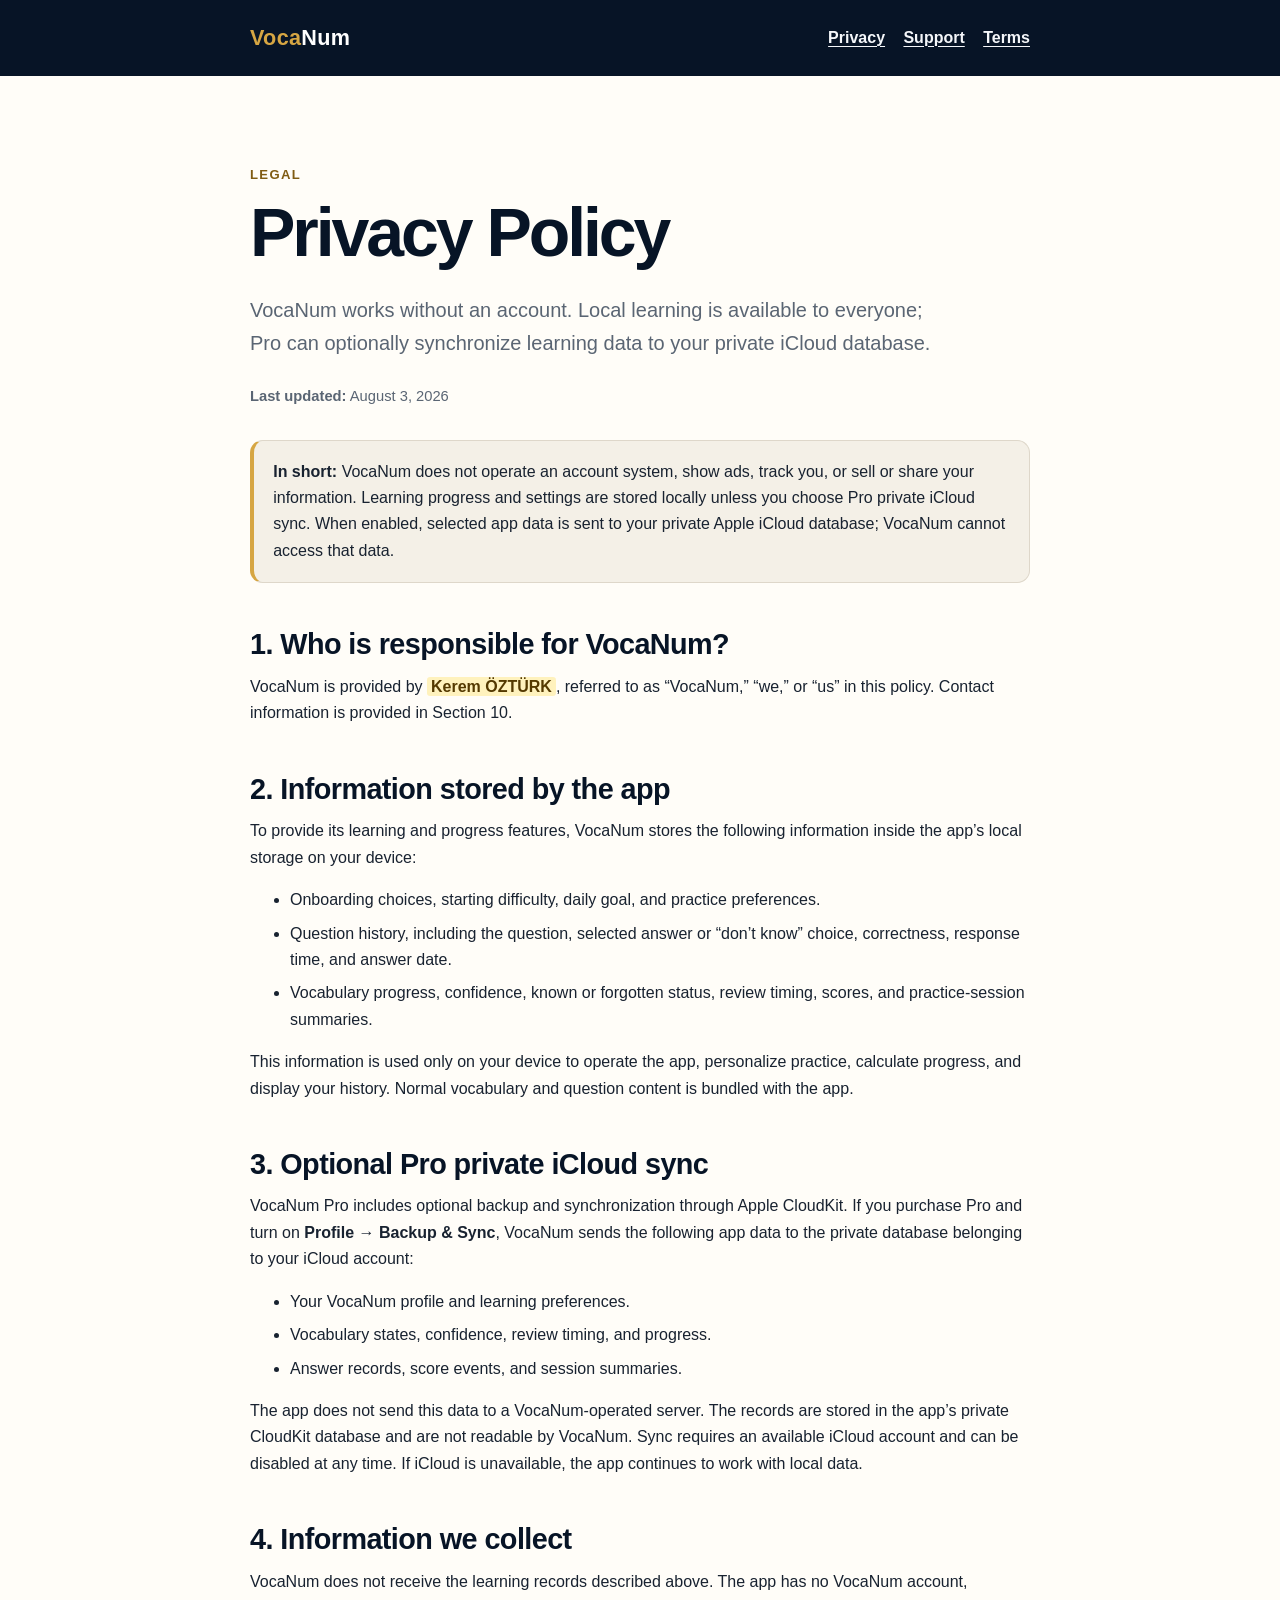
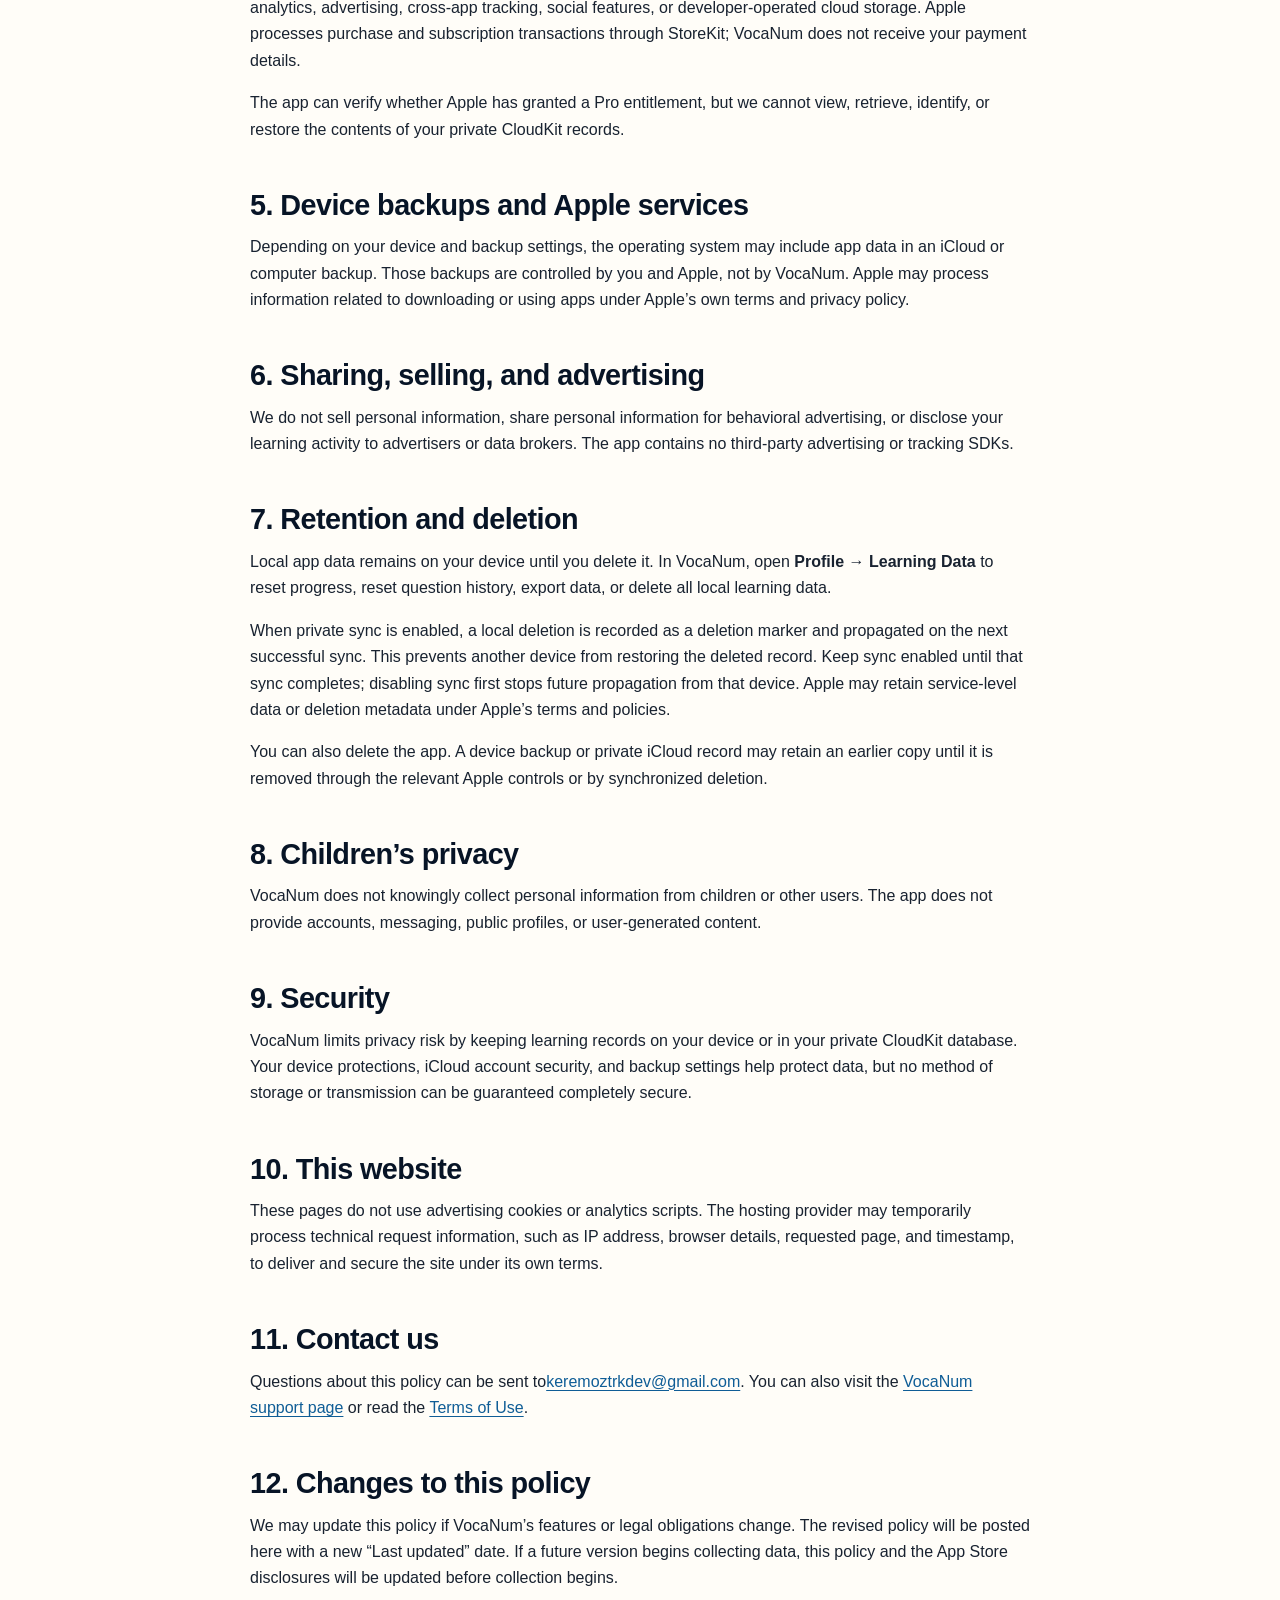
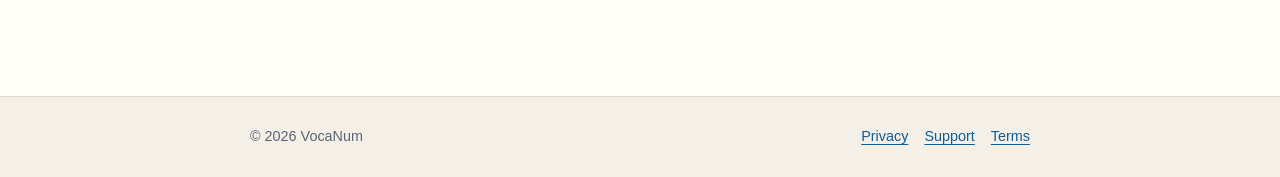
==== site/privacy/index.html @ 5cf67003 "Create minimal GitHub Pages site for App Store links" ====
<!DOCTYPE html><html lang="en"><head><meta charset="utf-8"/><meta name="viewport" content="width=device-width, initial-scale=1"/><link rel="stylesheet" href="../styles.css"/><title>Privacy Policy — VocaNum</title><meta name="description" content="Privacy Policy for the VocaNum iOS app and optional private iCloud sync."/><meta property="og:title" content="VocaNum"/><meta property="og:description" content="Learn privately. Get help quickly."/><meta property="og:type" content="website"/><meta property="og:image" content="../og.png"/><meta property="og:image:width" content="1731"/><meta property="og:image:height" content="909"/><meta property="og:image:alt" content="VocaNum — Learn privately. Get help quickly."/><meta name="twitter:card" content="summary_large_image"/><meta name="twitter:title" content="VocaNum"/><meta name="twitter:description" content="Learn privately. Get help quickly."/><meta name="twitter:image" content="../og.png"/><link rel="icon" href="../favicon.png"/><link rel="apple-touch-icon" href="../favicon.png"/>
</head><body><a class="skip-link" href="#main">Skip to content</a><header class="site-header"><div class="header-inner"><a class="brand" href="../"><span>Voca</span>Num</a><nav class="site-nav" aria-label="Main navigation"><a href="../privacy/">Privacy</a><a href="../support/">Support</a><a href="../terms/">Terms</a></nav></div></header><main class="content legal-content" id="main"><p class="eyebrow">Legal</p><h1>Privacy Policy</h1><p class="lede">VocaNum works without an account. Local learning is available to everyone; Pro can optionally synchronize learning data to your private iCloud database.</p><p class="updated"><strong>Last updated:</strong> August 3, 2026</p><aside class="notice" aria-label="Privacy summary"><p><strong>In short:</strong> VocaNum does not operate an account system, show ads, track you, or sell or share your information. Learning progress and settings are stored locally unless you choose Pro private iCloud sync. When enabled, selected app data is sent to your private Apple iCloud database; VocaNum cannot access that data.</p></aside><section><h2>1. Who is responsible for VocaNum?</h2><p>VocaNum is provided by <span class="placeholder">Kerem ÖZTÜRK</span>, referred to as “VocaNum,” “we,” or “us” in this policy. Contact information is provided in Section 10.</p></section><section><h2>2. Information stored by the app</h2><p>To provide its learning and progress features, VocaNum stores the following information inside the app’s local storage on your device:</p><ul><li>Onboarding choices, starting difficulty, daily goal, and practice preferences.</li><li>Question history, including the question, selected answer or “don’t know” choice, correctness, response time, and answer date.</li><li>Vocabulary progress, confidence, known or forgotten status, review timing, scores, and practice-session summaries.</li></ul><p>This information is used only on your device to operate the app, personalize practice, calculate progress, and display your history. Normal vocabulary and question content is bundled with the app.</p></section><section><h2>3. Optional Pro private iCloud sync</h2><p>VocaNum Pro includes optional backup and synchronization through Apple CloudKit. If you purchase Pro and turn on <strong>Profile → Backup &amp; Sync</strong>, VocaNum sends the following app data to the private database belonging to your iCloud account:</p><ul><li>Your VocaNum profile and learning preferences.</li><li>Vocabulary states, confidence, review timing, and progress.</li><li>Answer records, score events, and session summaries.</li></ul><p>The app does not send this data to a VocaNum-operated server. The records are stored in the app’s private CloudKit database and are not readable by VocaNum. Sync requires an available iCloud account and can be disabled at any time. If iCloud is unavailable, the app continues to work with local data.</p></section><section><h2>4. Information we collect</h2><p>VocaNum does not receive the learning records described above. The app has no VocaNum account, analytics, advertising, cross-app tracking, social features, or developer-operated cloud storage. Apple processes purchase and subscription transactions through StoreKit; VocaNum does not receive your payment details.</p><p>The app can verify whether Apple has granted a Pro entitlement, but we cannot view, retrieve, identify, or restore the contents of your private CloudKit records.</p></section><section><h2>5. Device backups and Apple services</h2><p>Depending on your device and backup settings, the operating system may include app data in an iCloud or computer backup. Those backups are controlled by you and Apple, not by VocaNum. Apple may process information related to downloading or using apps under Apple’s own terms and privacy policy.</p></section><section><h2>6. Sharing, selling, and advertising</h2><p>We do not sell personal information, share personal information for behavioral advertising, or disclose your learning activity to advertisers or data brokers. The app contains no third-party advertising or tracking SDKs.</p></section><section><h2>7. Retention and deletion</h2><p>Local app data remains on your device until you delete it. In VocaNum, open <strong>Profile → Learning Data</strong> to reset progress, reset question history, export data, or delete all local learning data.</p><p>When private sync is enabled, a local deletion is recorded as a deletion marker and propagated on the next successful sync. This prevents another device from restoring the deleted record. Keep sync enabled until that sync completes; disabling sync first stops future propagation from that device. Apple may retain service-level data or deletion metadata under Apple’s terms and policies.</p><p>You can also delete the app. A device backup or private iCloud record may retain an earlier copy until it is removed through the relevant Apple controls or by synchronized deletion.</p></section><section><h2>8. Children’s privacy</h2><p>VocaNum does not knowingly collect personal information from children or other users. The app does not provide accounts, messaging, public profiles, or user-generated content.</p></section><section><h2>9. Security</h2><p>VocaNum limits privacy risk by keeping learning records on your device or in your private CloudKit database. Your device protections, iCloud account security, and backup settings help protect data, but no method of storage or transmission can be guaranteed completely secure.</p></section><section><h2>10. This website</h2><p>These pages do not use advertising cookies or analytics scripts. The hosting provider may temporarily process technical request information, such as IP address, browser details, requested page, and timestamp, to deliver and secure the site under its own terms.</p></section><section><h2>11. Contact us</h2><p>Questions about this policy can be sent to<a href="mailto:keremoztrkdev@gmail.com">keremoztrkdev@gmail.com</a>. You can also visit the <a href="../support/">VocaNum support page</a> or read the <a href="../terms/">Terms of Use</a>.</p></section><section><h2>12. Changes to this policy</h2><p>We may update this policy if VocaNum’s features or legal obligations change. The revised policy will be posted here with a new “Last updated” date. If a future version begins collecting data, this policy and the App Store disclosures will be updated before collection begins.</p></section></main><footer class="site-footer"><div class="footer-inner"><p>© 2026 VocaNum</p><nav aria-label="Footer navigation"><a href="../privacy/">Privacy</a><a href="../support/">Support</a><a href="../terms/">Terms</a></nav></div></footer></body></html>
---- site/styles.css ----
:root{--lightningcss-light:initial;--lightningcss-dark: ;color-scheme:light;--navy-950:#071426;--navy-900:#0b1e36;--navy-800:#123052;--gold-500:#d6a643;--gold-200:#f0d89f;--paper:#fffdf8;--surface:#f4f0e7;--ink:#182230;--muted:#5a6573;--border:#ded7ca;--focus:#1769aa;--max-width:780px}*{box-sizing:border-box}html{background:var(--paper);color:var(--ink);scroll-behavior:smooth;-webkit-text-size-adjust:100%;-moz-text-size-adjust:100%;text-size-adjust:100%;font-family:-apple-system,BlinkMacSystemFont,Segoe UI,Helvetica,Arial,sans-serif;line-height:1.65}body{min-height:100vh;margin:0}a{color:#0f5d96;text-underline-offset:.2em;text-decoration-thickness:.08em}a:hover{color:var(--navy-900)}a:focus-visible{outline:3px solid var(--focus);outline-offset:3px;border-radius:.2rem}.skip-link{z-index:10;color:var(--navy-950);background:#fff;border-radius:.4rem;padding:.7rem 1rem;font-weight:750;position:absolute;top:.75rem;left:-9999px}.skip-link:focus{left:.75rem}.site-header{background:var(--navy-950);color:#fff}.header-inner,.content,.footer-inner{width:min(calc(100% - 2rem), var(--max-width));margin-inline:auto}.header-inner{justify-content:space-between;align-items:center;gap:1.5rem;min-height:4.75rem;display:flex}.brand{color:#fff;letter-spacing:.015em;font-size:1.35rem;font-weight:800;text-decoration:none}.brand span{color:var(--gold-500)}.site-nav{gap:1.15rem;display:flex}.site-nav a{color:#f5f7fa;font-weight:650}.content{min-height:calc(100vh - 9.75rem);padding-block:clamp(3rem,7vw,5.5rem)}.eyebrow{color:#805c13;letter-spacing:.1em;text-transform:uppercase;margin:0 0 .4rem;font-size:.82rem;font-weight:800}h1,h2,h3{color:var(--navy-950);line-height:1.2}h1{letter-spacing:-.045em;max-width:16ch;margin:0;font-size:clamp(2.25rem,8vw,4.25rem)}h2{letter-spacing:-.02em;margin:2.8rem 0 .75rem;font-size:clamp(1.4rem,4vw,1.8rem)}h3{margin:1.6rem 0 .5rem;font-size:1.1rem}p,ul,ol{margin-block:.65rem 1rem}li+li{margin-top:.45rem}.lede{max-width:62ch;color:var(--muted);margin-top:1.25rem;font-size:clamp(1.08rem,2.5vw,1.25rem)}.updated{color:var(--muted);margin-top:1.5rem;font-size:.92rem}.notice,.card,.trust-strip{border:1px solid var(--border);background:var(--surface);border-radius:.8rem}.notice{border-left:.3rem solid var(--gold-500);margin:2rem 0;padding:1.1rem 1.2rem}.notice p{margin:0}.card-grid{grid-template-columns:repeat(2,minmax(0,1fr));gap:1rem;margin-top:2rem;display:grid}.card{padding:1.35rem}.card h2{margin-top:0}.card-icon{background:var(--navy-900);width:2.5rem;height:2.5rem;color:var(--gold-200);border-radius:50%;place-items:center;margin:0 0 1rem;font-size:.78rem;font-weight:800;display:grid}.button-link{background:var(--navy-900);color:#fff;border-radius:.45rem;margin-top:.5rem;padding:.65rem .9rem;font-weight:750;text-decoration:none;display:inline-block}.button-link:hover{background:var(--navy-800);color:#fff}.trust-strip{color:var(--muted);flex-wrap:wrap;gap:.5rem 1.5rem;margin-top:1rem;padding:.9rem 1.1rem;font-size:.9rem;font-weight:650;display:flex}.trust-strip span:before{content:"✓";color:#2d6c4f;margin-right:.4rem}.legal-content{max-width:var(--max-width)}.placeholder{color:#543900;background:#fff2bd;border-radius:.2rem;padding:.08rem .25rem;font-weight:700}.site-footer{border-top:1px solid var(--border);background:var(--surface)}.footer-inner{min-height:5rem;color:var(--muted);justify-content:space-between;align-items:center;gap:1rem;font-size:.9rem;display:flex}.footer-inner p{margin:0}.footer-inner nav{gap:1rem;display:flex}@media (width<=600px){.header-inner,.footer-inner{flex-direction:column;justify-content:center;align-items:flex-start;padding-block:1rem}.card-grid{grid-template-columns:1fr}}@media (prefers-reduced-motion:reduce){html{scroll-behavior:auto}}
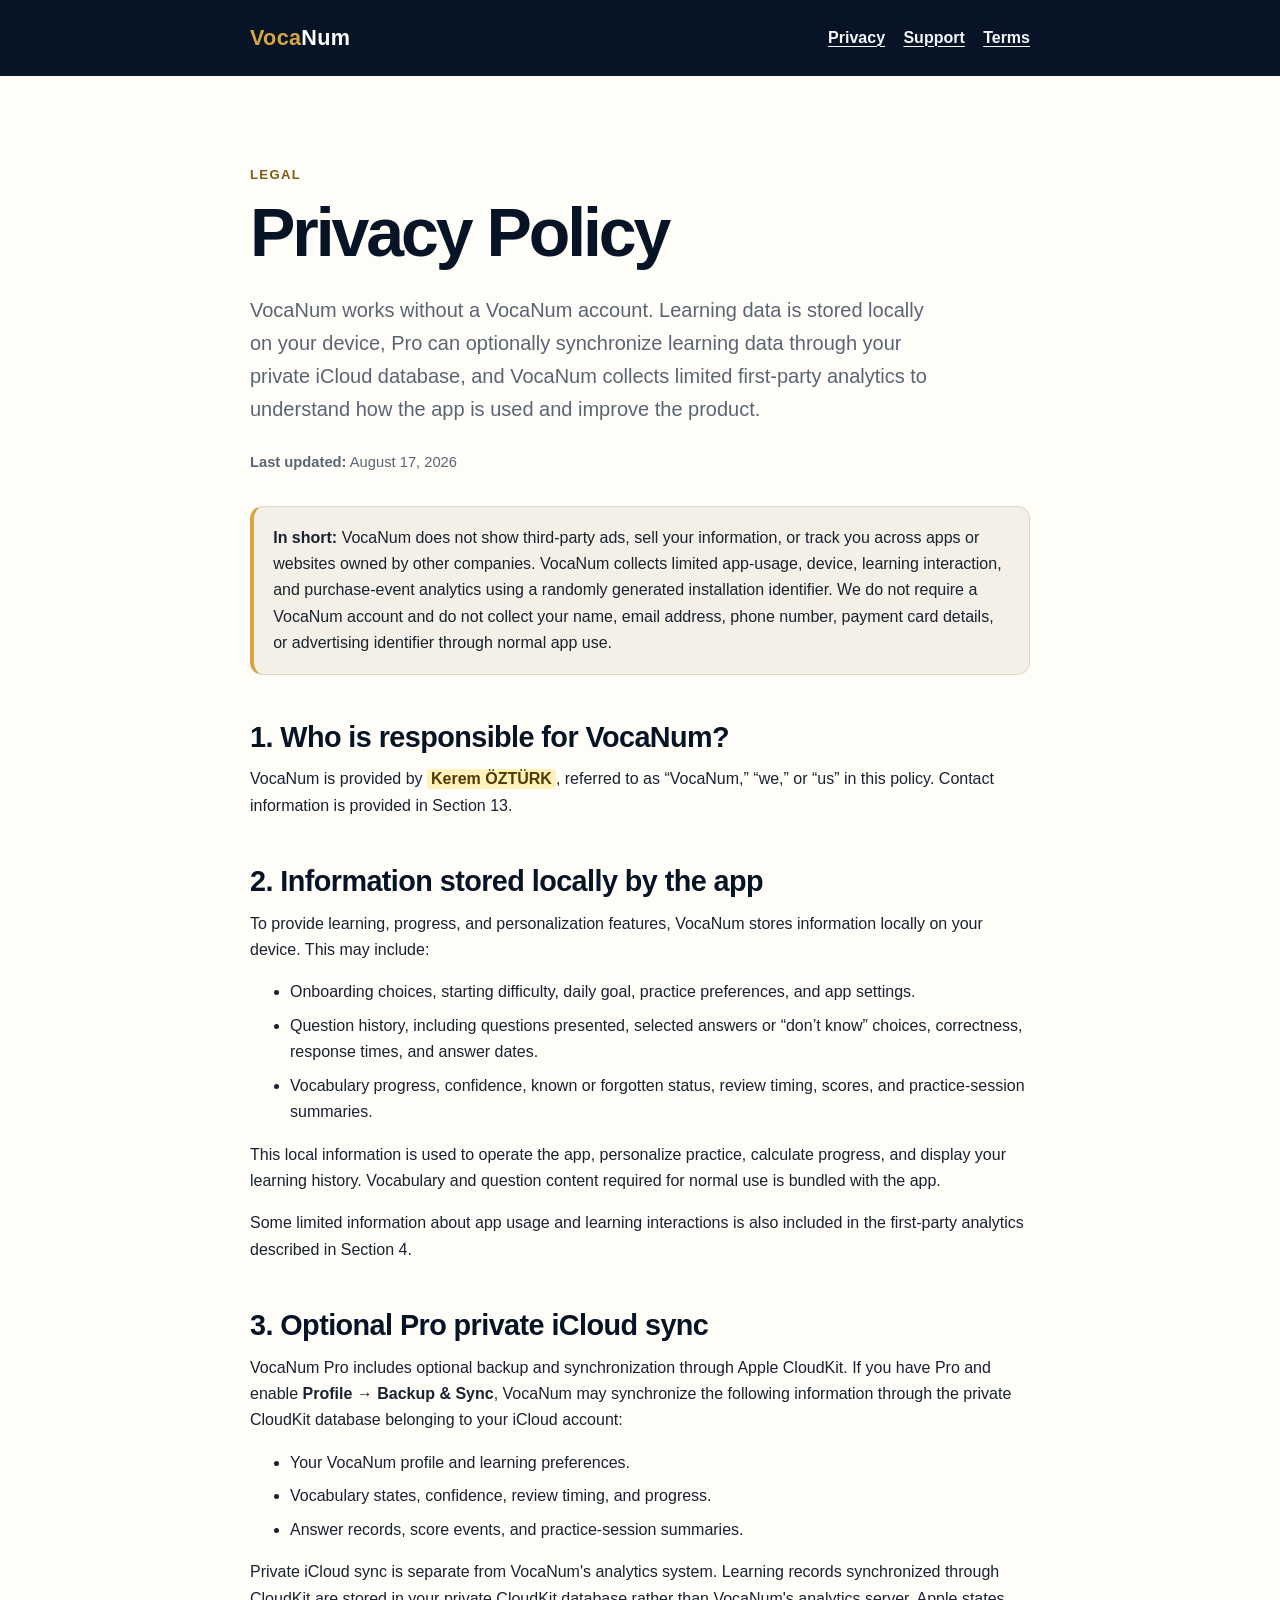
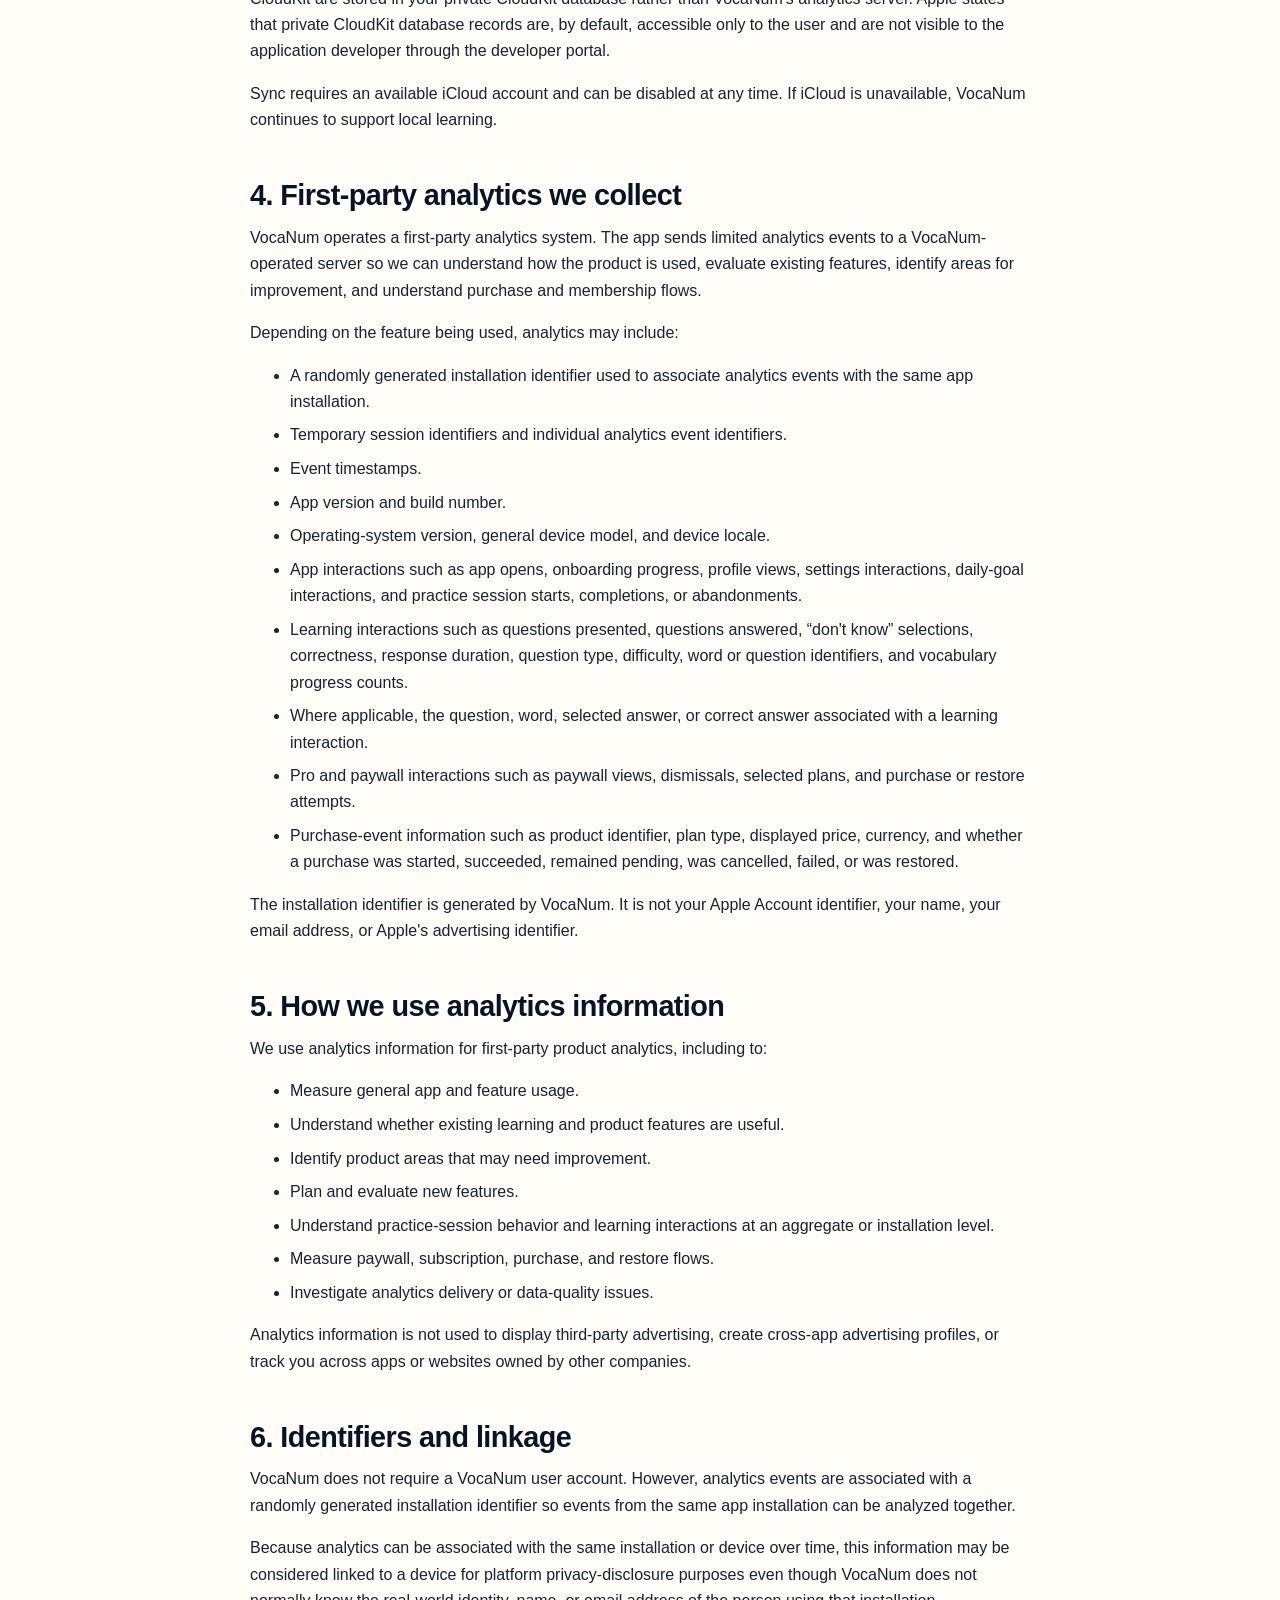
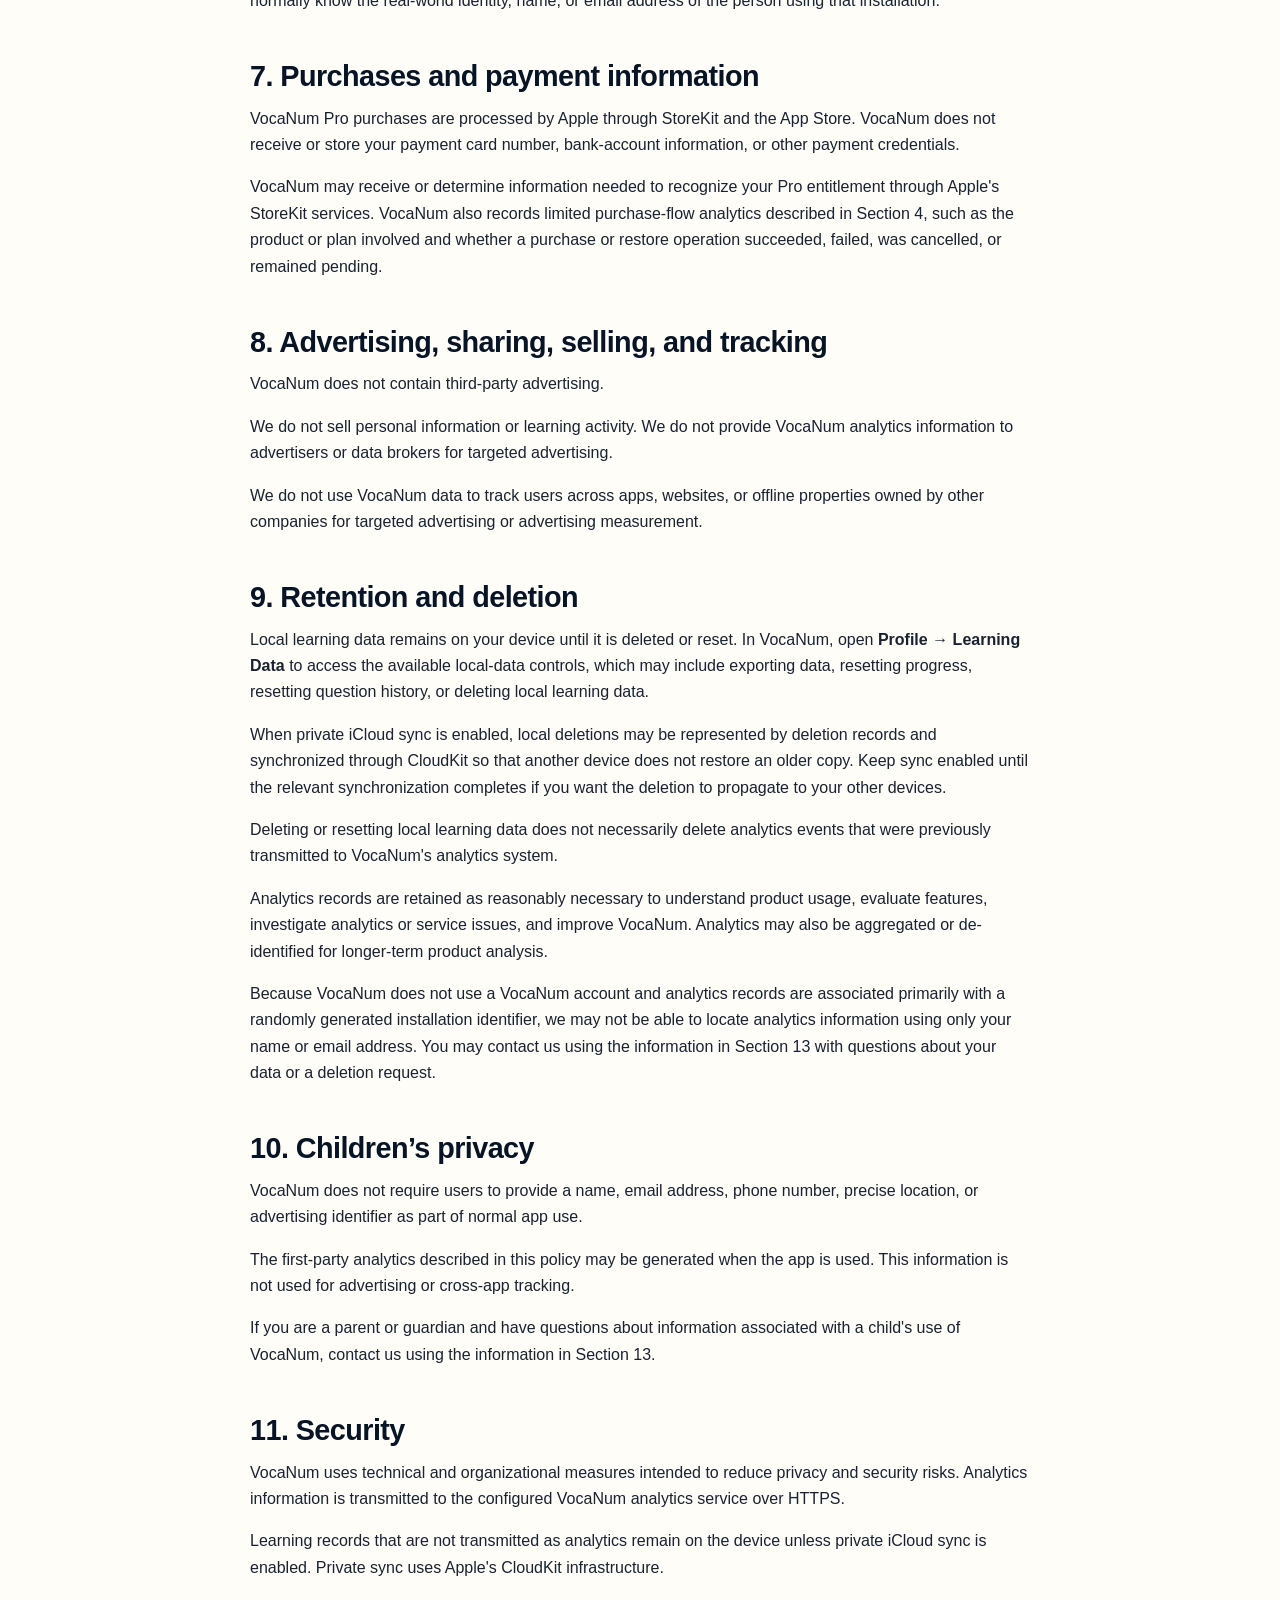
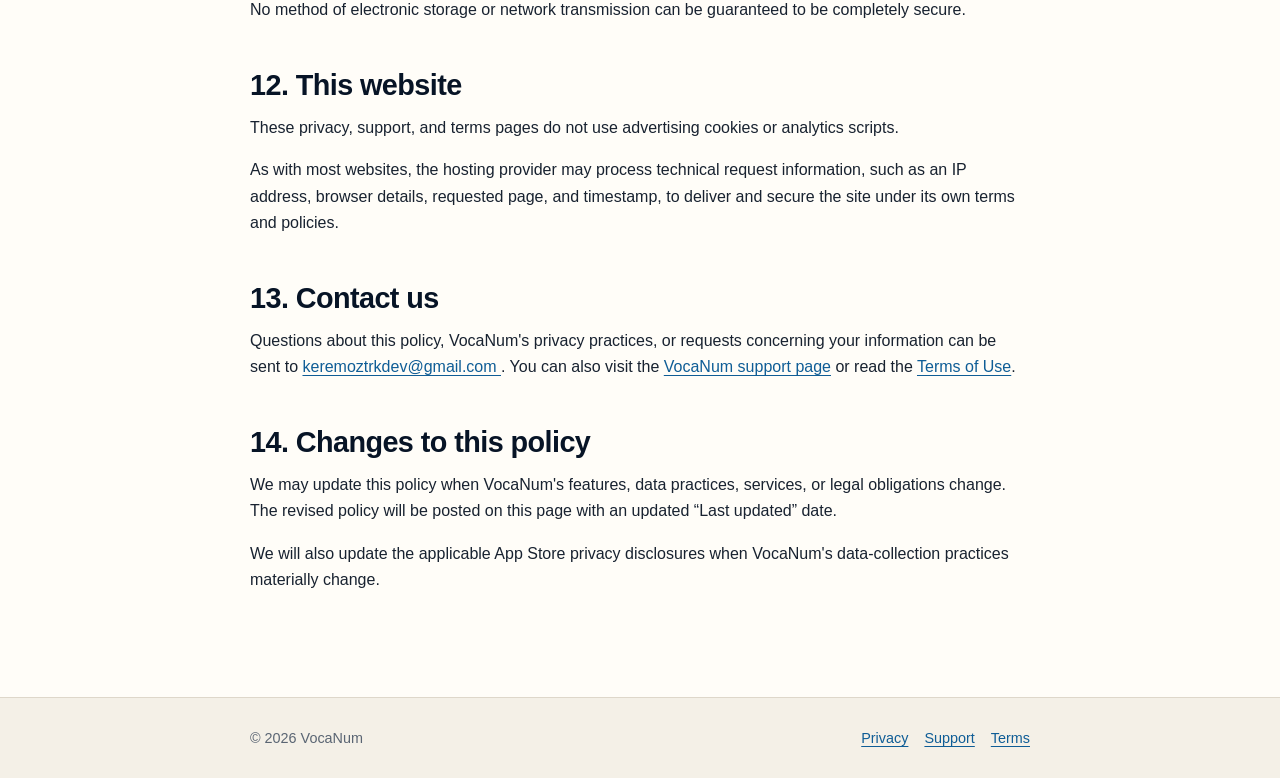
==== commit fd262e68: "Update index.html" ====
--- a/site/privacy/index.html
+++ b/site/privacy/index.html
@@ -1,2 +1,490 @@
-<!DOCTYPE html><html lang="en"><head><meta charset="utf-8"/><meta name="viewport" content="width=device-width, initial-scale=1"/><link rel="stylesheet" href="../styles.css"/><title>Privacy Policy — VocaNum</title><meta name="description" content="Privacy Policy for the VocaNum iOS app and optional private iCloud sync."/><meta property="og:title" content="VocaNum"/><meta property="og:description" content="Learn privately. Get help quickly."/><meta property="og:type" content="website"/><meta property="og:image" content="../og.png"/><meta property="og:image:width" content="1731"/><meta property="og:image:height" content="909"/><meta property="og:image:alt" content="VocaNum — Learn privately. Get help quickly."/><meta name="twitter:card" content="summary_large_image"/><meta name="twitter:title" content="VocaNum"/><meta name="twitter:description" content="Learn privately. Get help quickly."/><meta name="twitter:image" content="../og.png"/><link rel="icon" href="../favicon.png"/><link rel="apple-touch-icon" href="../favicon.png"/>
-</head><body><a class="skip-link" href="#main">Skip to content</a><header class="site-header"><div class="header-inner"><a class="brand" href="../"><span>Voca</span>Num</a><nav class="site-nav" aria-label="Main navigation"><a href="../privacy/">Privacy</a><a href="../support/">Support</a><a href="../terms/">Terms</a></nav></div></header><main class="content legal-content" id="main"><p class="eyebrow">Legal</p><h1>Privacy Policy</h1><p class="lede">VocaNum works without an account. Local learning is available to everyone; Pro can optionally synchronize learning data to your private iCloud database.</p><p class="updated"><strong>Last updated:</strong> August 3, 2026</p><aside class="notice" aria-label="Privacy summary"><p><strong>In short:</strong> VocaNum does not operate an account system, show ads, track you, or sell or share your information. Learning progress and settings are stored locally unless you choose Pro private iCloud sync. When enabled, selected app data is sent to your private Apple iCloud database; VocaNum cannot access that data.</p></aside><section><h2>1. Who is responsible for VocaNum?</h2><p>VocaNum is provided by <span class="placeholder">Kerem ÖZTÜRK</span>, referred to as “VocaNum,” “we,” or “us” in this policy. Contact information is provided in Section 10.</p></section><section><h2>2. Information stored by the app</h2><p>To provide its learning and progress features, VocaNum stores the following information inside the app’s local storage on your device:</p><ul><li>Onboarding choices, starting difficulty, daily goal, and practice preferences.</li><li>Question history, including the question, selected answer or “don’t know” choice, correctness, response time, and answer date.</li><li>Vocabulary progress, confidence, known or forgotten status, review timing, scores, and practice-session summaries.</li></ul><p>This information is used only on your device to operate the app, personalize practice, calculate progress, and display your history. Normal vocabulary and question content is bundled with the app.</p></section><section><h2>3. Optional Pro private iCloud sync</h2><p>VocaNum Pro includes optional backup and synchronization through Apple CloudKit. If you purchase Pro and turn on <strong>Profile → Backup &amp; Sync</strong>, VocaNum sends the following app data to the private database belonging to your iCloud account:</p><ul><li>Your VocaNum profile and learning preferences.</li><li>Vocabulary states, confidence, review timing, and progress.</li><li>Answer records, score events, and session summaries.</li></ul><p>The app does not send this data to a VocaNum-operated server. The records are stored in the app’s private CloudKit database and are not readable by VocaNum. Sync requires an available iCloud account and can be disabled at any time. If iCloud is unavailable, the app continues to work with local data.</p></section><section><h2>4. Information we collect</h2><p>VocaNum does not receive the learning records described above. The app has no VocaNum account, analytics, advertising, cross-app tracking, social features, or developer-operated cloud storage. Apple processes purchase and subscription transactions through StoreKit; VocaNum does not receive your payment details.</p><p>The app can verify whether Apple has granted a Pro entitlement, but we cannot view, retrieve, identify, or restore the contents of your private CloudKit records.</p></section><section><h2>5. Device backups and Apple services</h2><p>Depending on your device and backup settings, the operating system may include app data in an iCloud or computer backup. Those backups are controlled by you and Apple, not by VocaNum. Apple may process information related to downloading or using apps under Apple’s own terms and privacy policy.</p></section><section><h2>6. Sharing, selling, and advertising</h2><p>We do not sell personal information, share personal information for behavioral advertising, or disclose your learning activity to advertisers or data brokers. The app contains no third-party advertising or tracking SDKs.</p></section><section><h2>7. Retention and deletion</h2><p>Local app data remains on your device until you delete it. In VocaNum, open <strong>Profile → Learning Data</strong> to reset progress, reset question history, export data, or delete all local learning data.</p><p>When private sync is enabled, a local deletion is recorded as a deletion marker and propagated on the next successful sync. This prevents another device from restoring the deleted record. Keep sync enabled until that sync completes; disabling sync first stops future propagation from that device. Apple may retain service-level data or deletion metadata under Apple’s terms and policies.</p><p>You can also delete the app. A device backup or private iCloud record may retain an earlier copy until it is removed through the relevant Apple controls or by synchronized deletion.</p></section><section><h2>8. Children’s privacy</h2><p>VocaNum does not knowingly collect personal information from children or other users. The app does not provide accounts, messaging, public profiles, or user-generated content.</p></section><section><h2>9. Security</h2><p>VocaNum limits privacy risk by keeping learning records on your device or in your private CloudKit database. Your device protections, iCloud account security, and backup settings help protect data, but no method of storage or transmission can be guaranteed completely secure.</p></section><section><h2>10. This website</h2><p>These pages do not use advertising cookies or analytics scripts. The hosting provider may temporarily process technical request information, such as IP address, browser details, requested page, and timestamp, to deliver and secure the site under its own terms.</p></section><section><h2>11. Contact us</h2><p>Questions about this policy can be sent to<a href="mailto:keremoztrkdev@gmail.com">keremoztrkdev@gmail.com</a>. You can also visit the <a href="../support/">VocaNum support page</a> or read the <a href="../terms/">Terms of Use</a>.</p></section><section><h2>12. Changes to this policy</h2><p>We may update this policy if VocaNum’s features or legal obligations change. The revised policy will be posted here with a new “Last updated” date. If a future version begins collecting data, this policy and the App Store disclosures will be updated before collection begins.</p></section></main><footer class="site-footer"><div class="footer-inner"><p>© 2026 VocaNum</p><nav aria-label="Footer navigation"><a href="../privacy/">Privacy</a><a href="../support/">Support</a><a href="../terms/">Terms</a></nav></div></footer></body></html>+<!DOCTYPE html>
+<html lang="en">
+<head>
+  <meta charset="utf-8"/>
+  <meta name="viewport" content="width=device-width, initial-scale=1"/>
+  <link rel="stylesheet" href="../styles.css"/>
+
+  <title>Privacy Policy — VocaNum</title>
+
+  <meta
+    name="description"
+    content="Privacy Policy for the VocaNum iOS app, first-party analytics, purchases, and optional private iCloud sync."
+  />
+
+  <meta property="og:title" content="VocaNum"/>
+  <meta
+    property="og:description"
+    content="Privacy-first vocabulary learning with transparent first-party analytics."
+  />
+  <meta property="og:type" content="website"/>
+  <meta property="og:image" content="../og.png"/>
+  <meta property="og:image:width" content="1731"/>
+  <meta property="og:image:height" content="909"/>
+  <meta
+    property="og:image:alt"
+    content="VocaNum — vocabulary learning for iPhone."
+  />
+
+  <meta name="twitter:card" content="summary_large_image"/>
+  <meta name="twitter:title" content="VocaNum"/>
+  <meta
+    name="twitter:description"
+    content="Privacy-first vocabulary learning with transparent first-party analytics."
+  />
+  <meta name="twitter:image" content="../og.png"/>
+
+  <link rel="icon" href="../favicon.png"/>
+  <link rel="apple-touch-icon" href="../favicon.png"/>
+</head>
+
+<body>
+  <a class="skip-link" href="#main">Skip to content</a>
+
+  <header class="site-header">
+    <div class="header-inner">
+      <a class="brand" href="../"><span>Voca</span>Num</a>
+
+      <nav class="site-nav" aria-label="Main navigation">
+        <a href="../privacy/">Privacy</a>
+        <a href="../support/">Support</a>
+        <a href="../terms/">Terms</a>
+      </nav>
+    </div>
+  </header>
+
+  <main class="content legal-content" id="main">
+    <p class="eyebrow">Legal</p>
+
+    <h1>Privacy Policy</h1>
+
+    <p class="lede">
+      VocaNum works without a VocaNum account. Learning data is stored locally
+      on your device, Pro can optionally synchronize learning data through your
+      private iCloud database, and VocaNum collects limited first-party
+      analytics to understand how the app is used and improve the product.
+    </p>
+
+    <p class="updated">
+      <strong>Last updated:</strong> August 17, 2026
+    </p>
+
+    <aside class="notice" aria-label="Privacy summary">
+      <p>
+        <strong>In short:</strong> VocaNum does not show third-party ads, sell
+        your information, or track you across apps or websites owned by other
+        companies. VocaNum collects limited app-usage, device, learning
+        interaction, and purchase-event analytics using a randomly generated
+        installation identifier. We do not require a VocaNum account and do not
+        collect your name, email address, phone number, payment card details, or
+        advertising identifier through normal app use.
+      </p>
+    </aside>
+
+    <section>
+      <h2>1. Who is responsible for VocaNum?</h2>
+
+      <p>
+        VocaNum is provided by
+        <span class="placeholder">Kerem ÖZTÜRK</span>, referred to as
+        “VocaNum,” “we,” or “us” in this policy. Contact information is
+        provided in Section 13.
+      </p>
+    </section>
+
+    <section>
+      <h2>2. Information stored locally by the app</h2>
+
+      <p>
+        To provide learning, progress, and personalization features, VocaNum
+        stores information locally on your device. This may include:
+      </p>
+
+      <ul>
+        <li>
+          Onboarding choices, starting difficulty, daily goal, practice
+          preferences, and app settings.
+        </li>
+
+        <li>
+          Question history, including questions presented, selected answers or
+          “don’t know” choices, correctness, response times, and answer dates.
+        </li>
+
+        <li>
+          Vocabulary progress, confidence, known or forgotten status, review
+          timing, scores, and practice-session summaries.
+        </li>
+      </ul>
+
+      <p>
+        This local information is used to operate the app, personalize
+        practice, calculate progress, and display your learning history.
+        Vocabulary and question content required for normal use is bundled with
+        the app.
+      </p>
+
+      <p>
+        Some limited information about app usage and learning interactions is
+        also included in the first-party analytics described in Section 4.
+      </p>
+    </section>
+
+    <section>
+      <h2>3. Optional Pro private iCloud sync</h2>
+
+      <p>
+        VocaNum Pro includes optional backup and synchronization through Apple
+        CloudKit. If you have Pro and enable
+        <strong>Profile → Backup &amp; Sync</strong>, VocaNum may synchronize
+        the following information through the private CloudKit database
+        belonging to your iCloud account:
+      </p>
+
+      <ul>
+        <li>Your VocaNum profile and learning preferences.</li>
+
+        <li>
+          Vocabulary states, confidence, review timing, and progress.
+        </li>
+
+        <li>
+          Answer records, score events, and practice-session summaries.
+        </li>
+      </ul>
+
+      <p>
+        Private iCloud sync is separate from VocaNum's analytics system.
+        Learning records synchronized through CloudKit are stored in your
+        private CloudKit database rather than VocaNum's analytics server.
+        Apple states that private CloudKit database records are, by default,
+        accessible only to the user and are not visible to the application
+        developer through the developer portal.
+      </p>
+
+      <p>
+        Sync requires an available iCloud account and can be disabled at any
+        time. If iCloud is unavailable, VocaNum continues to support local
+        learning.
+      </p>
+    </section>
+
+    <section>
+      <h2>4. First-party analytics we collect</h2>
+
+      <p>
+        VocaNum operates a first-party analytics system. The app sends limited
+        analytics events to a VocaNum-operated server so we can understand how
+        the product is used, evaluate existing features, identify areas for
+        improvement, and understand purchase and membership flows.
+      </p>
+
+      <p>
+        Depending on the feature being used, analytics may include:
+      </p>
+
+      <ul>
+        <li>
+          A randomly generated installation identifier used to associate
+          analytics events with the same app installation.
+        </li>
+
+        <li>
+          Temporary session identifiers and individual analytics event
+          identifiers.
+        </li>
+
+        <li>
+          Event timestamps.
+        </li>
+
+        <li>
+          App version and build number.
+        </li>
+
+        <li>
+          Operating-system version, general device model, and device locale.
+        </li>
+
+        <li>
+          App interactions such as app opens, onboarding progress, profile
+          views, settings interactions, daily-goal interactions, and practice
+          session starts, completions, or abandonments.
+        </li>
+
+        <li>
+          Learning interactions such as questions presented, questions
+          answered, “don't know” selections, correctness, response duration,
+          question type, difficulty, word or question identifiers, and
+          vocabulary progress counts.
+        </li>
+
+        <li>
+          Where applicable, the question, word, selected answer, or correct
+          answer associated with a learning interaction.
+        </li>
+
+        <li>
+          Pro and paywall interactions such as paywall views, dismissals,
+          selected plans, and purchase or restore attempts.
+        </li>
+
+        <li>
+          Purchase-event information such as product identifier, plan type,
+          displayed price, currency, and whether a purchase was started,
+          succeeded, remained pending, was cancelled, failed, or was restored.
+        </li>
+      </ul>
+
+      <p>
+        The installation identifier is generated by VocaNum. It is not your
+        Apple Account identifier, your name, your email address, or Apple's
+        advertising identifier.
+      </p>
+    </section>
+
+    <section>
+      <h2>5. How we use analytics information</h2>
+
+      <p>
+        We use analytics information for first-party product analytics,
+        including to:
+      </p>
+
+      <ul>
+        <li>Measure general app and feature usage.</li>
+
+        <li>
+          Understand whether existing learning and product features are useful.
+        </li>
+
+        <li>
+          Identify product areas that may need improvement.
+        </li>
+
+        <li>
+          Plan and evaluate new features.
+        </li>
+
+        <li>
+          Understand practice-session behavior and learning interactions at an
+          aggregate or installation level.
+        </li>
+
+        <li>
+          Measure paywall, subscription, purchase, and restore flows.
+        </li>
+
+        <li>
+          Investigate analytics delivery or data-quality issues.
+        </li>
+      </ul>
+
+      <p>
+        Analytics information is not used to display third-party advertising,
+        create cross-app advertising profiles, or track you across apps or
+        websites owned by other companies.
+      </p>
+    </section>
+
+    <section>
+      <h2>6. Identifiers and linkage</h2>
+
+      <p>
+        VocaNum does not require a VocaNum user account. However, analytics
+        events are associated with a randomly generated installation identifier
+        so events from the same app installation can be analyzed together.
+      </p>
+
+      <p>
+        Because analytics can be associated with the same installation or
+        device over time, this information may be considered linked to a device
+        for platform privacy-disclosure purposes even though VocaNum does not
+        normally know the real-world identity, name, or email address of the
+        person using that installation.
+      </p>
+    </section>
+
+    <section>
+      <h2>7. Purchases and payment information</h2>
+
+      <p>
+        VocaNum Pro purchases are processed by Apple through StoreKit and the
+        App Store. VocaNum does not receive or store your payment card number,
+        bank-account information, or other payment credentials.
+      </p>
+
+      <p>
+        VocaNum may receive or determine information needed to recognize your
+        Pro entitlement through Apple's StoreKit services. VocaNum also records
+        limited purchase-flow analytics described in Section 4, such as the
+        product or plan involved and whether a purchase or restore operation
+        succeeded, failed, was cancelled, or remained pending.
+      </p>
+    </section>
+
+    <section>
+      <h2>8. Advertising, sharing, selling, and tracking</h2>
+
+      <p>
+        VocaNum does not contain third-party advertising.
+      </p>
+
+      <p>
+        We do not sell personal information or learning activity. We do not
+        provide VocaNum analytics information to advertisers or data brokers for
+        targeted advertising.
+      </p>
+
+      <p>
+        We do not use VocaNum data to track users across apps, websites, or
+        offline properties owned by other companies for targeted advertising or
+        advertising measurement.
+      </p>
+    </section>
+
+    <section>
+      <h2>9. Retention and deletion</h2>
+
+      <p>
+        Local learning data remains on your device until it is deleted or reset.
+        In VocaNum, open <strong>Profile → Learning Data</strong> to access the
+        available local-data controls, which may include exporting data,
+        resetting progress, resetting question history, or deleting local
+        learning data.
+      </p>
+
+      <p>
+        When private iCloud sync is enabled, local deletions may be represented
+        by deletion records and synchronized through CloudKit so that another
+        device does not restore an older copy. Keep sync enabled until the
+        relevant synchronization completes if you want the deletion to
+        propagate to your other devices.
+      </p>
+
+      <p>
+        Deleting or resetting local learning data does not necessarily delete
+        analytics events that were previously transmitted to VocaNum's
+        analytics system.
+      </p>
+
+      <p>
+        Analytics records are retained as reasonably necessary to understand
+        product usage, evaluate features, investigate analytics or service
+        issues, and improve VocaNum. Analytics may also be aggregated or
+        de-identified for longer-term product analysis.
+      </p>
+
+      <p>
+        Because VocaNum does not use a VocaNum account and analytics records are
+        associated primarily with a randomly generated installation identifier,
+        we may not be able to locate analytics information using only your name
+        or email address. You may contact us using the information in Section 13
+        with questions about your data or a deletion request.
+      </p>
+    </section>
+
+    <section>
+      <h2>10. Children’s privacy</h2>
+
+      <p>
+        VocaNum does not require users to provide a name, email address, phone
+        number, precise location, or advertising identifier as part of normal
+        app use.
+      </p>
+
+      <p>
+        The first-party analytics described in this policy may be generated
+        when the app is used. This information is not used for advertising or
+        cross-app tracking.
+      </p>
+
+      <p>
+        If you are a parent or guardian and have questions about information
+        associated with a child's use of VocaNum, contact us using the
+        information in Section 13.
+      </p>
+    </section>
+
+    <section>
+      <h2>11. Security</h2>
+
+      <p>
+        VocaNum uses technical and organizational measures intended to reduce
+        privacy and security risks. Analytics information is transmitted to the
+        configured VocaNum analytics service over HTTPS.
+      </p>
+
+      <p>
+        Learning records that are not transmitted as analytics remain on the
+        device unless private iCloud sync is enabled. Private sync uses Apple's
+        CloudKit infrastructure.
+      </p>
+
+      <p>
+        No method of electronic storage or network transmission can be
+        guaranteed to be completely secure.
+      </p>
+    </section>
+
+    <section>
+      <h2>12. This website</h2>
+
+      <p>
+        These privacy, support, and terms pages do not use advertising cookies
+        or analytics scripts.
+      </p>
+
+      <p>
+        As with most websites, the hosting provider may process technical
+        request information, such as an IP address, browser details, requested
+        page, and timestamp, to deliver and secure the site under its own terms
+        and policies.
+      </p>
+    </section>
+
+    <section>
+      <h2>13. Contact us</h2>
+
+      <p>
+        Questions about this policy, VocaNum's privacy practices, or requests
+        concerning your information can be sent to
+        <a href="mailto:keremoztrkdev@gmail.com">
+          keremoztrkdev@gmail.com
+        </a>.
+        You can also visit the
+        <a href="../support/">VocaNum support page</a>
+        or read the
+        <a href="../terms/">Terms of Use</a>.
+      </p>
+    </section>
+
+    <section>
+      <h2>14. Changes to this policy</h2>
+
+      <p>
+        We may update this policy when VocaNum's features, data practices,
+        services, or legal obligations change. The revised policy will be
+        posted on this page with an updated “Last updated” date.
+      </p>
+
+      <p>
+        We will also update the applicable App Store privacy disclosures when
+        VocaNum's data-collection practices materially change.
+      </p>
+    </section>
+  </main>
+
+  <footer class="site-footer">
+    <div class="footer-inner">
+      <p>© 2026 VocaNum</p>
+
+      <nav aria-label="Footer navigation">
+        <a href="../privacy/">Privacy</a>
+        <a href="../support/">Support</a>
+        <a href="../terms/">Terms</a>
+      </nav>
+    </div>
+  </footer>
+</body>
+</html>
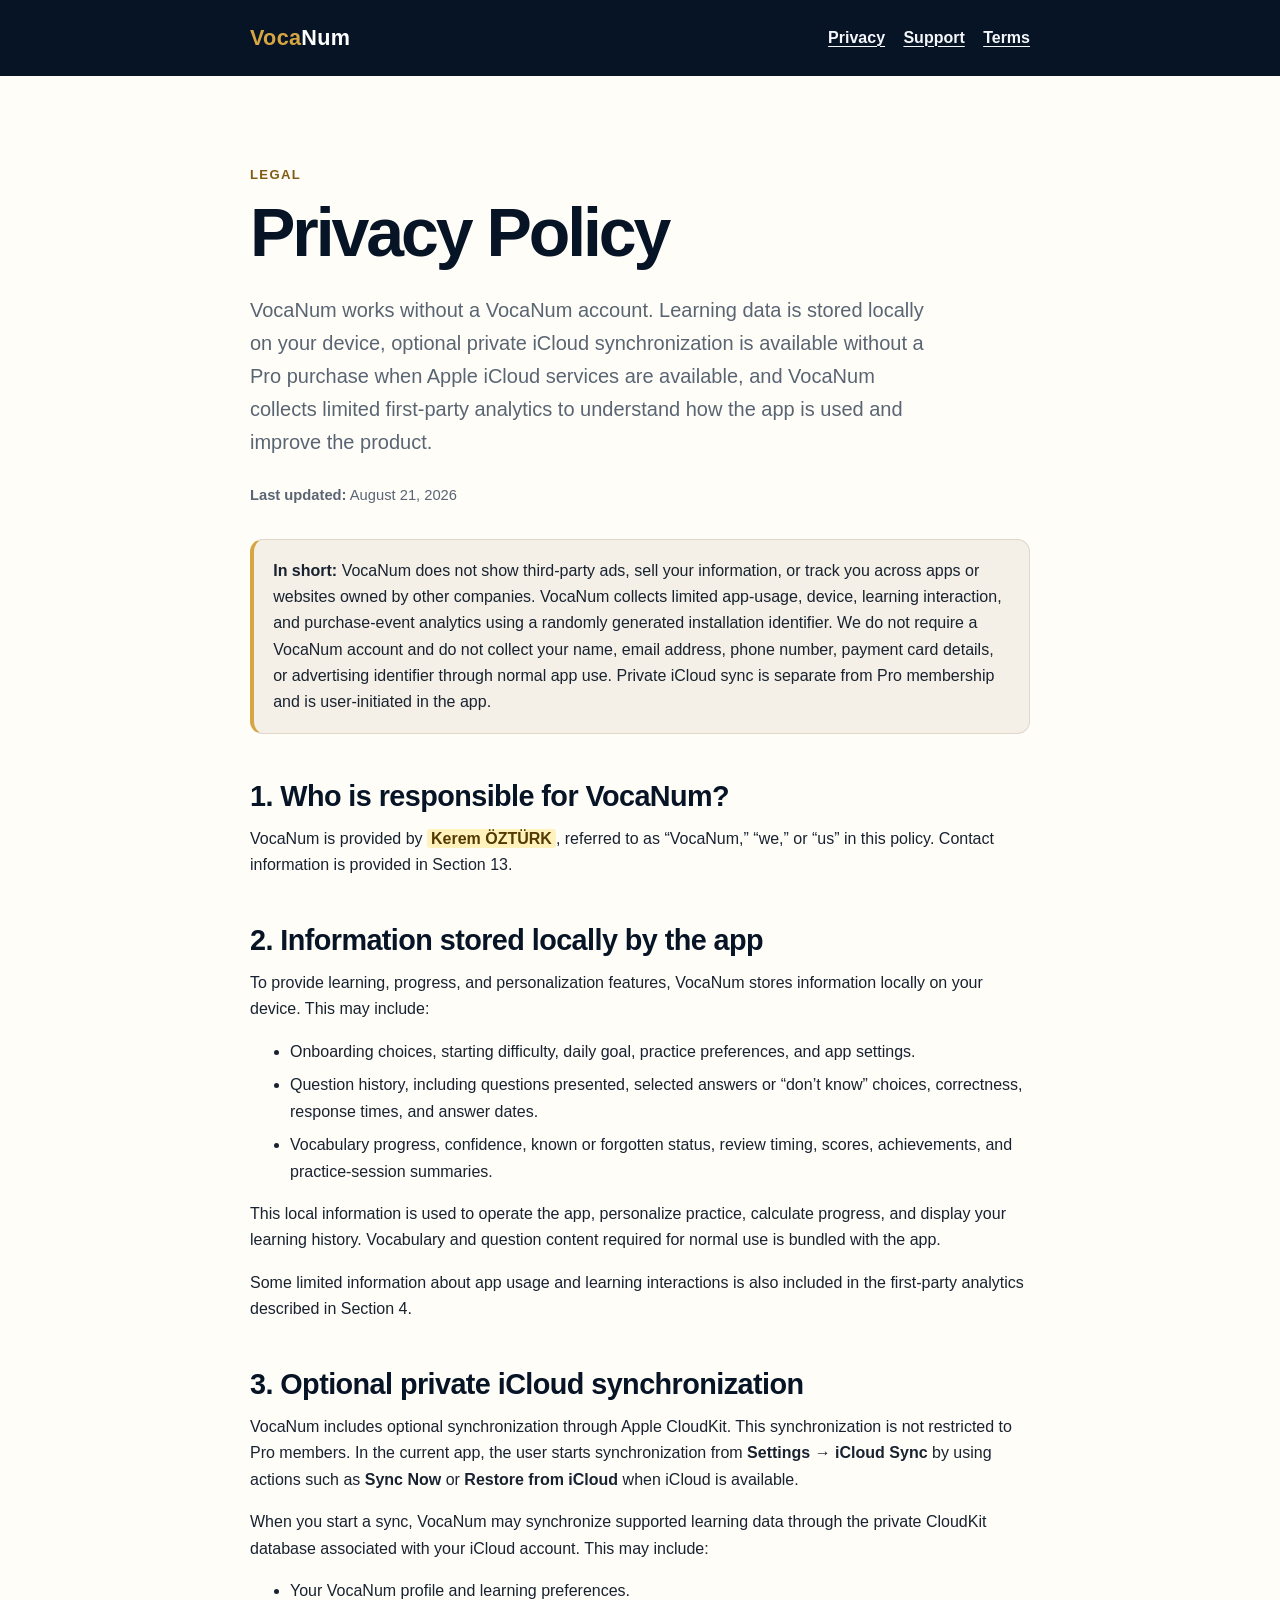
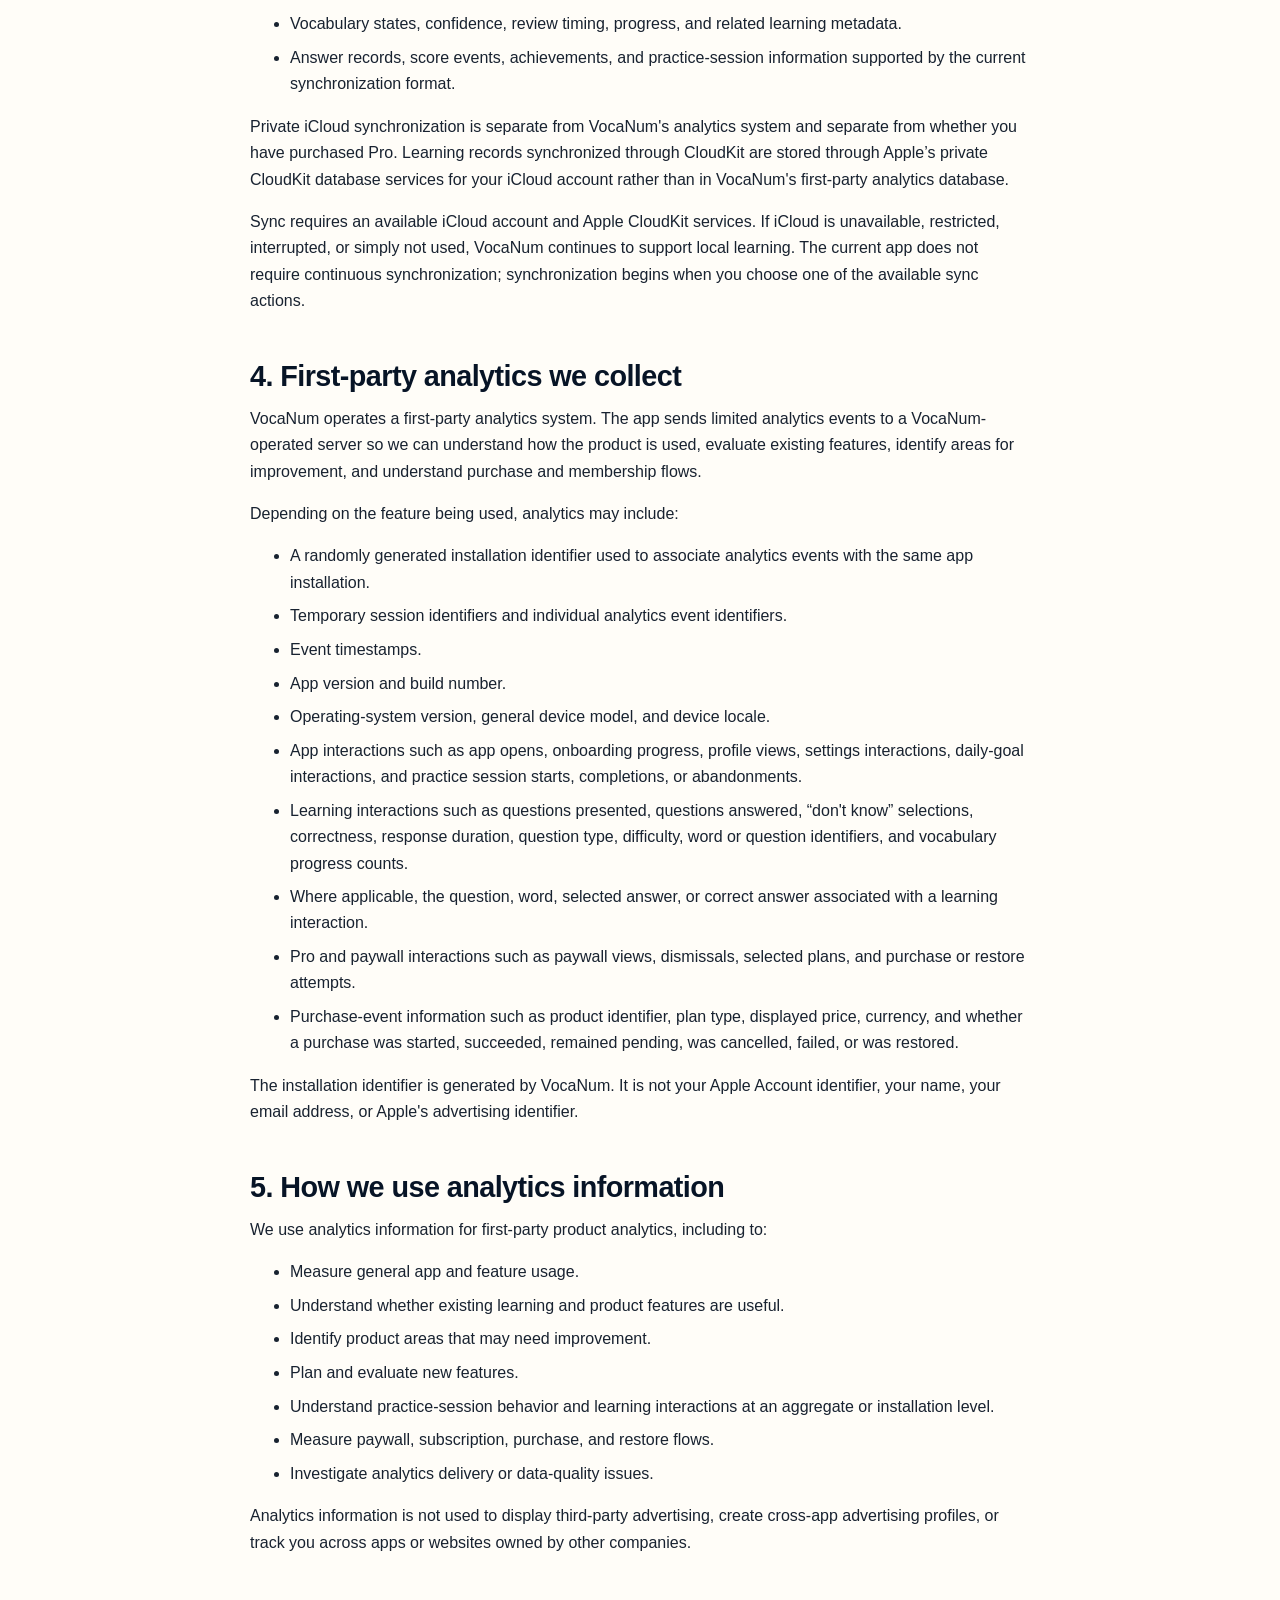
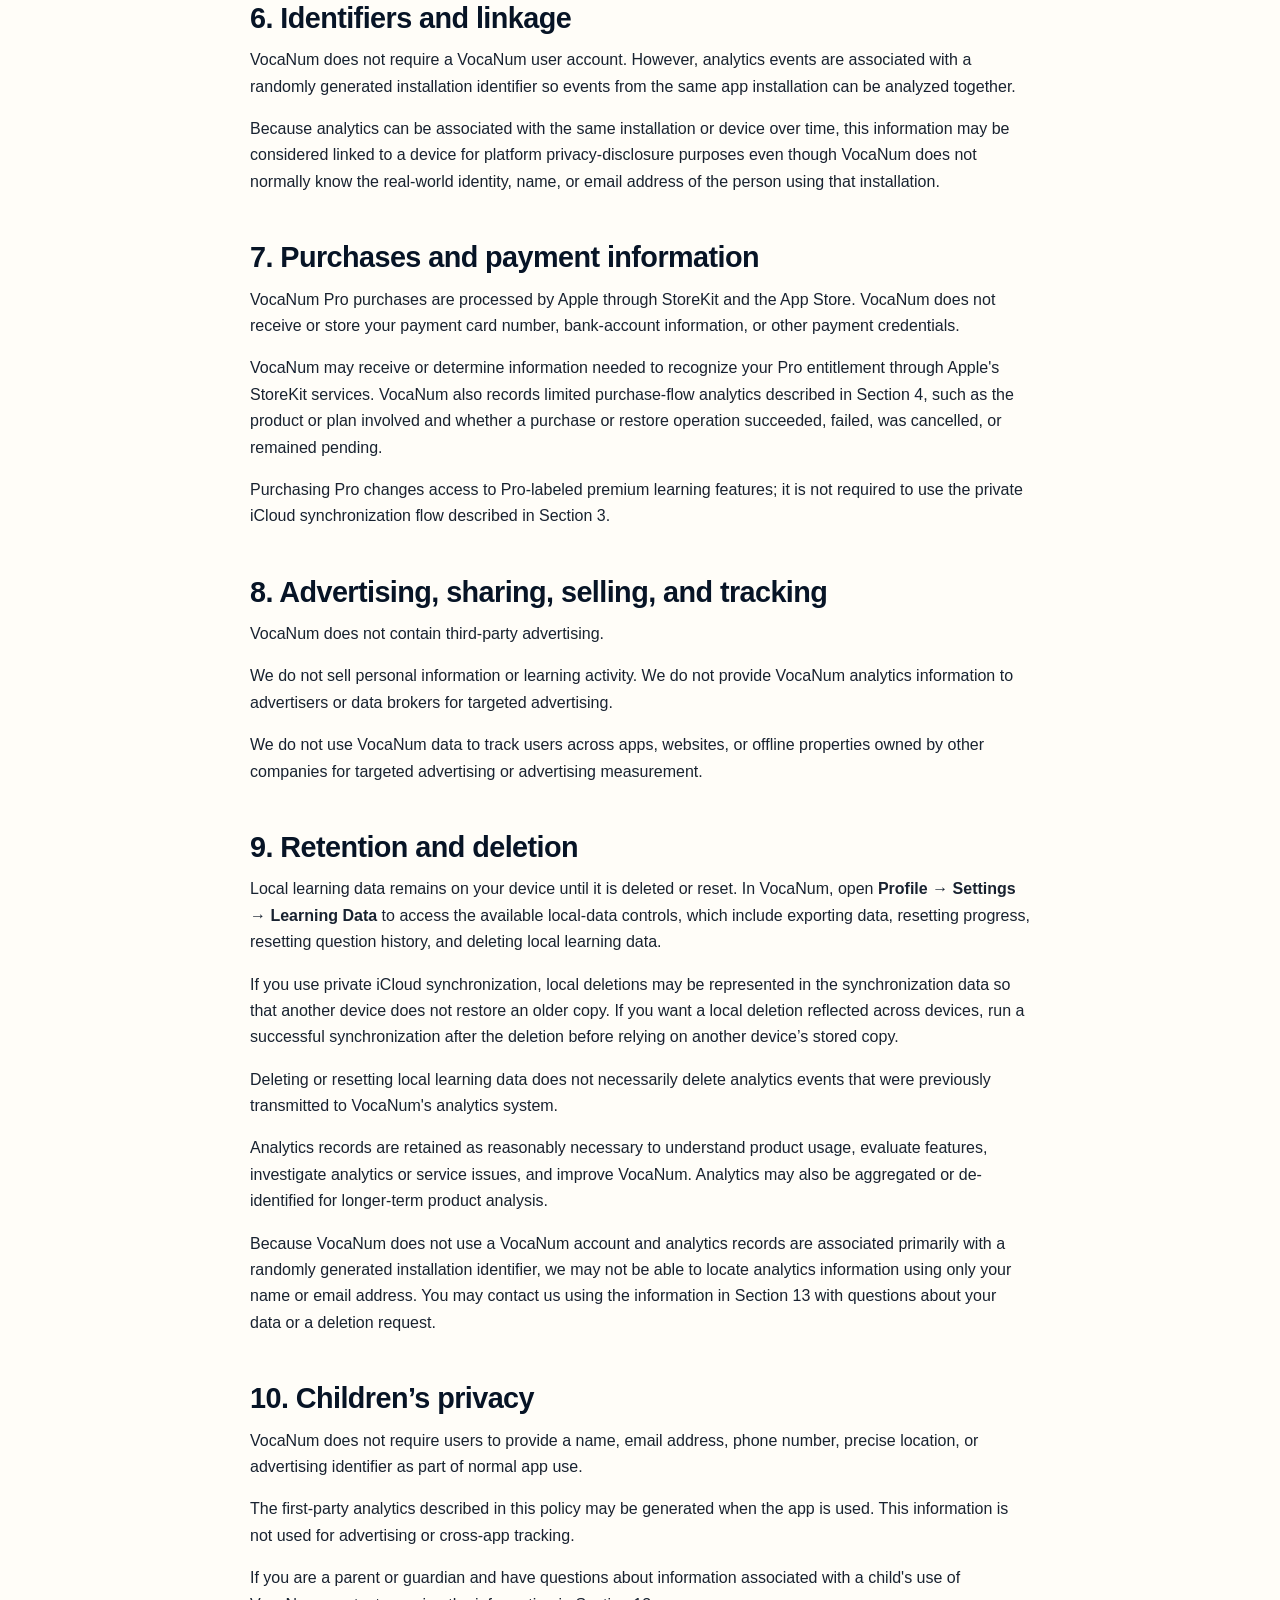
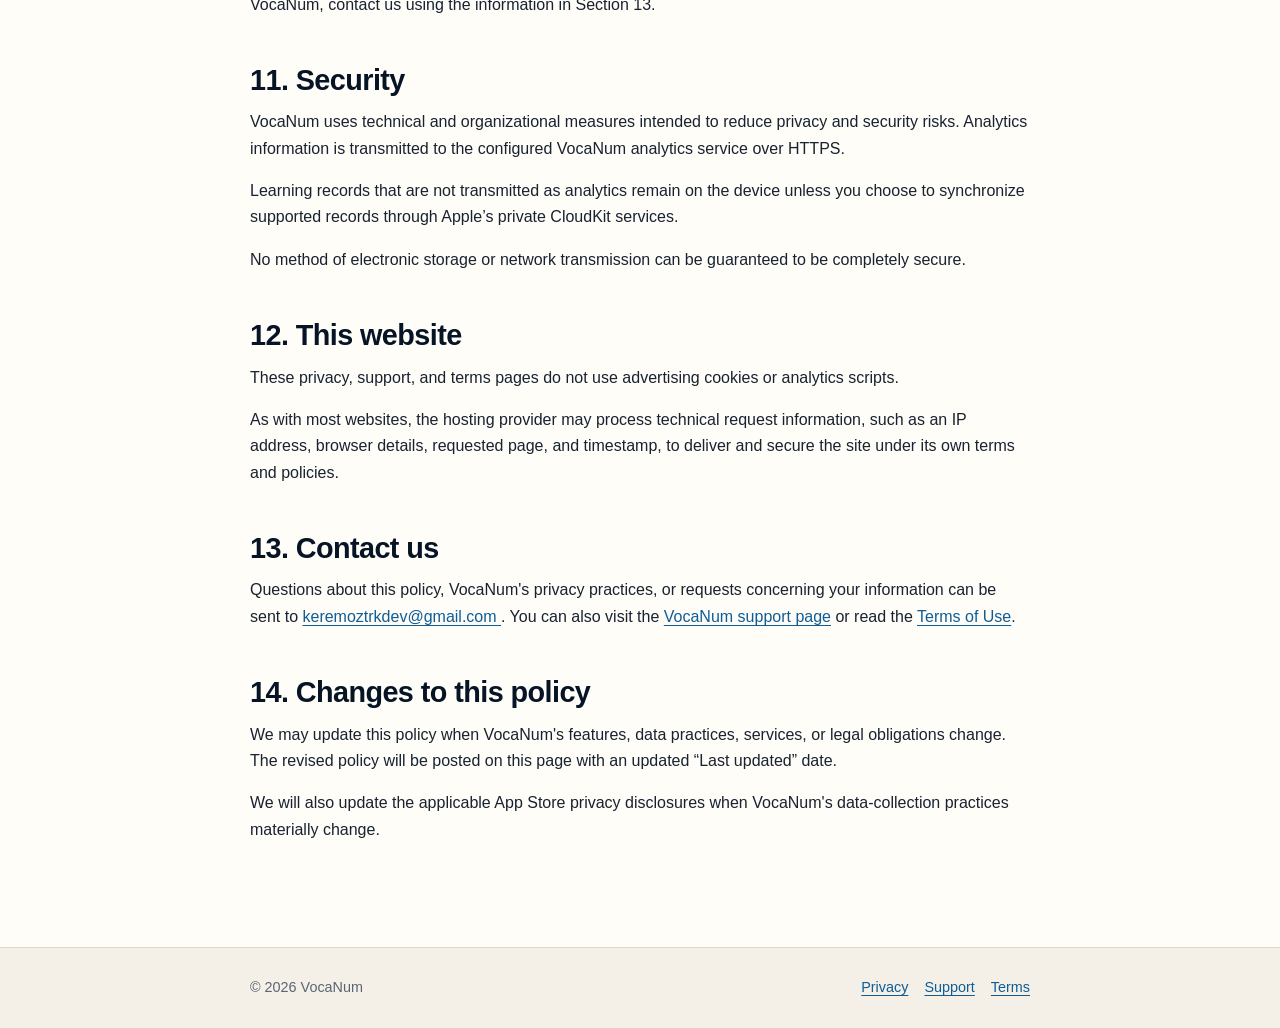
==== commit 20e95614: "Correct privacy policy for current iCloud and Pro behavior" ====
--- a/site/privacy/index.html
+++ b/site/privacy/index.html
@@ -60,13 +60,14 @@
 
     <p class="lede">
       VocaNum works without a VocaNum account. Learning data is stored locally
-      on your device, Pro can optionally synchronize learning data through your
-      private iCloud database, and VocaNum collects limited first-party
-      analytics to understand how the app is used and improve the product.
+      on your device, optional private iCloud synchronization is available
+      without a Pro purchase when Apple iCloud services are available, and
+      VocaNum collects limited first-party analytics to understand how the app
+      is used and improve the product.
     </p>
 
     <p class="updated">
-      <strong>Last updated:</strong> August 17, 2026
+      <strong>Last updated:</strong> August 21, 2026
     </p>
 
     <aside class="notice" aria-label="Privacy summary">
@@ -77,7 +78,8 @@
         interaction, and purchase-event analytics using a randomly generated
         installation identifier. We do not require a VocaNum account and do not
         collect your name, email address, phone number, payment card details, or
-        advertising identifier through normal app use.
+        advertising identifier through normal app use. Private iCloud sync is
+        separate from Pro membership and is user-initiated in the app.
       </p>
     </aside>
 
@@ -113,7 +115,7 @@
 
         <li>
           Vocabulary progress, confidence, known or forgotten status, review
-          timing, scores, and practice-session summaries.
+          timing, scores, achievements, and practice-session summaries.
         </li>
       </ul>
 
@@ -131,41 +133,51 @@
     </section>
 
     <section>
-      <h2>3. Optional Pro private iCloud sync</h2>
-
-      <p>
-        VocaNum Pro includes optional backup and synchronization through Apple
-        CloudKit. If you have Pro and enable
-        <strong>Profile → Backup &amp; Sync</strong>, VocaNum may synchronize
-        the following information through the private CloudKit database
-        belonging to your iCloud account:
+      <h2>3. Optional private iCloud synchronization</h2>
+
+      <p>
+        VocaNum includes optional synchronization through Apple CloudKit. This
+        synchronization is not restricted to Pro members. In the current app,
+        the user starts synchronization from
+        <strong>Settings → iCloud Sync</strong> by using actions such as
+        <strong>Sync Now</strong> or <strong>Restore from iCloud</strong> when
+        iCloud is available.
+      </p>
+
+      <p>
+        When you start a sync, VocaNum may synchronize supported learning data
+        through the private CloudKit database associated with your iCloud
+        account. This may include:
       </p>
 
       <ul>
         <li>Your VocaNum profile and learning preferences.</li>
 
         <li>
-          Vocabulary states, confidence, review timing, and progress.
-        </li>
-
-        <li>
-          Answer records, score events, and practice-session summaries.
+          Vocabulary states, confidence, review timing, progress, and related
+          learning metadata.
+        </li>
+
+        <li>
+          Answer records, score events, achievements, and practice-session
+          information supported by the current synchronization format.
         </li>
       </ul>
 
       <p>
-        Private iCloud sync is separate from VocaNum's analytics system.
-        Learning records synchronized through CloudKit are stored in your
-        private CloudKit database rather than VocaNum's analytics server.
-        Apple states that private CloudKit database records are, by default,
-        accessible only to the user and are not visible to the application
-        developer through the developer portal.
-      </p>
-
-      <p>
-        Sync requires an available iCloud account and can be disabled at any
-        time. If iCloud is unavailable, VocaNum continues to support local
-        learning.
+        Private iCloud synchronization is separate from VocaNum's analytics
+        system and separate from whether you have purchased Pro. Learning
+        records synchronized through CloudKit are stored through Apple’s private
+        CloudKit database services for your iCloud account rather than in
+        VocaNum's first-party analytics database.
+      </p>
+
+      <p>
+        Sync requires an available iCloud account and Apple CloudKit services.
+        If iCloud is unavailable, restricted, interrupted, or simply not used,
+        VocaNum continues to support local learning. The current app does not
+        require continuous synchronization; synchronization begins when you
+        choose one of the available sync actions.
       </p>
     </section>
 
@@ -321,6 +333,12 @@
         product or plan involved and whether a purchase or restore operation
         succeeded, failed, was cancelled, or remained pending.
       </p>
+
+      <p>
+        Purchasing Pro changes access to Pro-labeled premium learning features;
+        it is not required to use the private iCloud synchronization flow
+        described in Section 3.
+      </p>
     </section>
 
     <section>
@@ -348,18 +366,18 @@
 
       <p>
         Local learning data remains on your device until it is deleted or reset.
-        In VocaNum, open <strong>Profile → Learning Data</strong> to access the
-        available local-data controls, which may include exporting data,
-        resetting progress, resetting question history, or deleting local
+        In VocaNum, open <strong>Profile → Settings → Learning Data</strong> to
+        access the available local-data controls, which include exporting data,
+        resetting progress, resetting question history, and deleting local
         learning data.
       </p>
 
       <p>
-        When private iCloud sync is enabled, local deletions may be represented
-        by deletion records and synchronized through CloudKit so that another
-        device does not restore an older copy. Keep sync enabled until the
-        relevant synchronization completes if you want the deletion to
-        propagate to your other devices.
+        If you use private iCloud synchronization, local deletions may be
+        represented in the synchronization data so that another device does not
+        restore an older copy. If you want a local deletion reflected across
+        devices, run a successful synchronization after the deletion before
+        relying on another device’s stored copy.
       </p>
 
       <p>
@@ -417,8 +435,8 @@
 
       <p>
         Learning records that are not transmitted as analytics remain on the
-        device unless private iCloud sync is enabled. Private sync uses Apple's
-        CloudKit infrastructure.
+        device unless you choose to synchronize supported records through
+        Apple’s private CloudKit services.
       </p>
 
       <p>
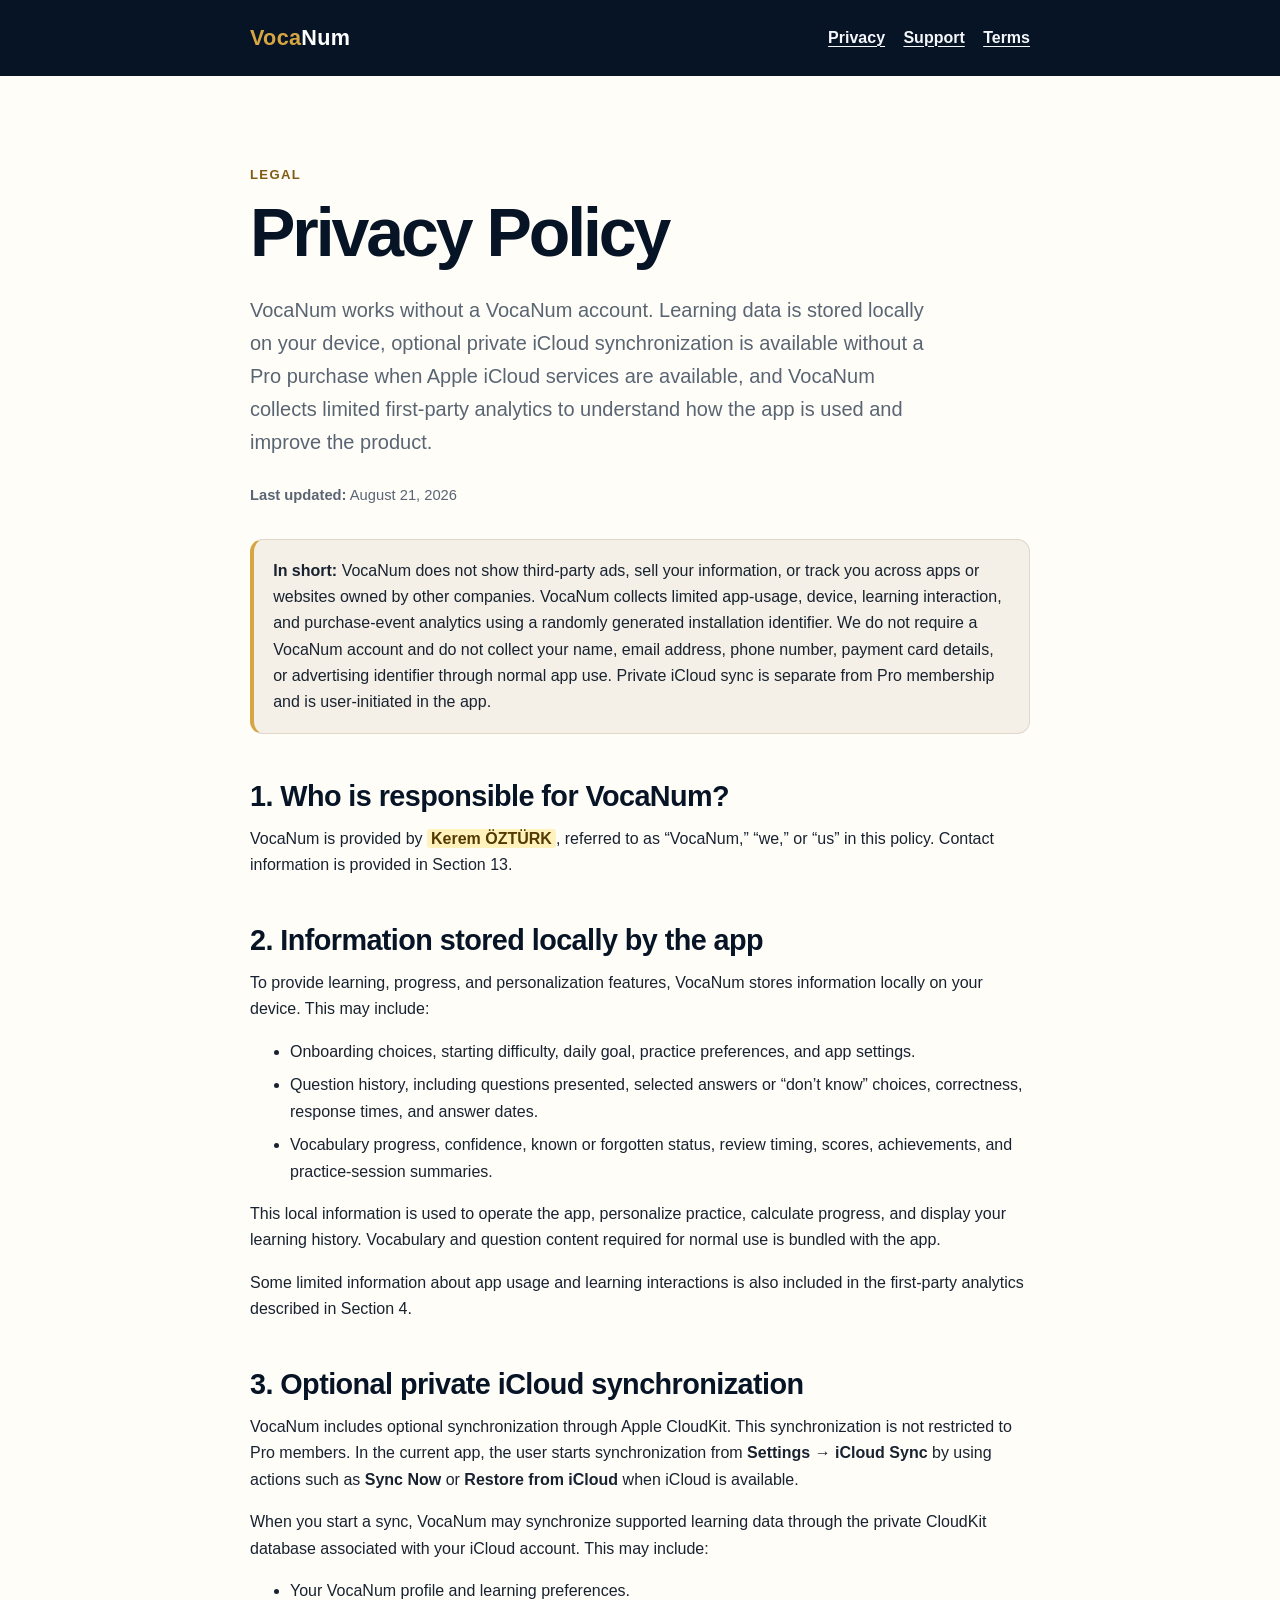
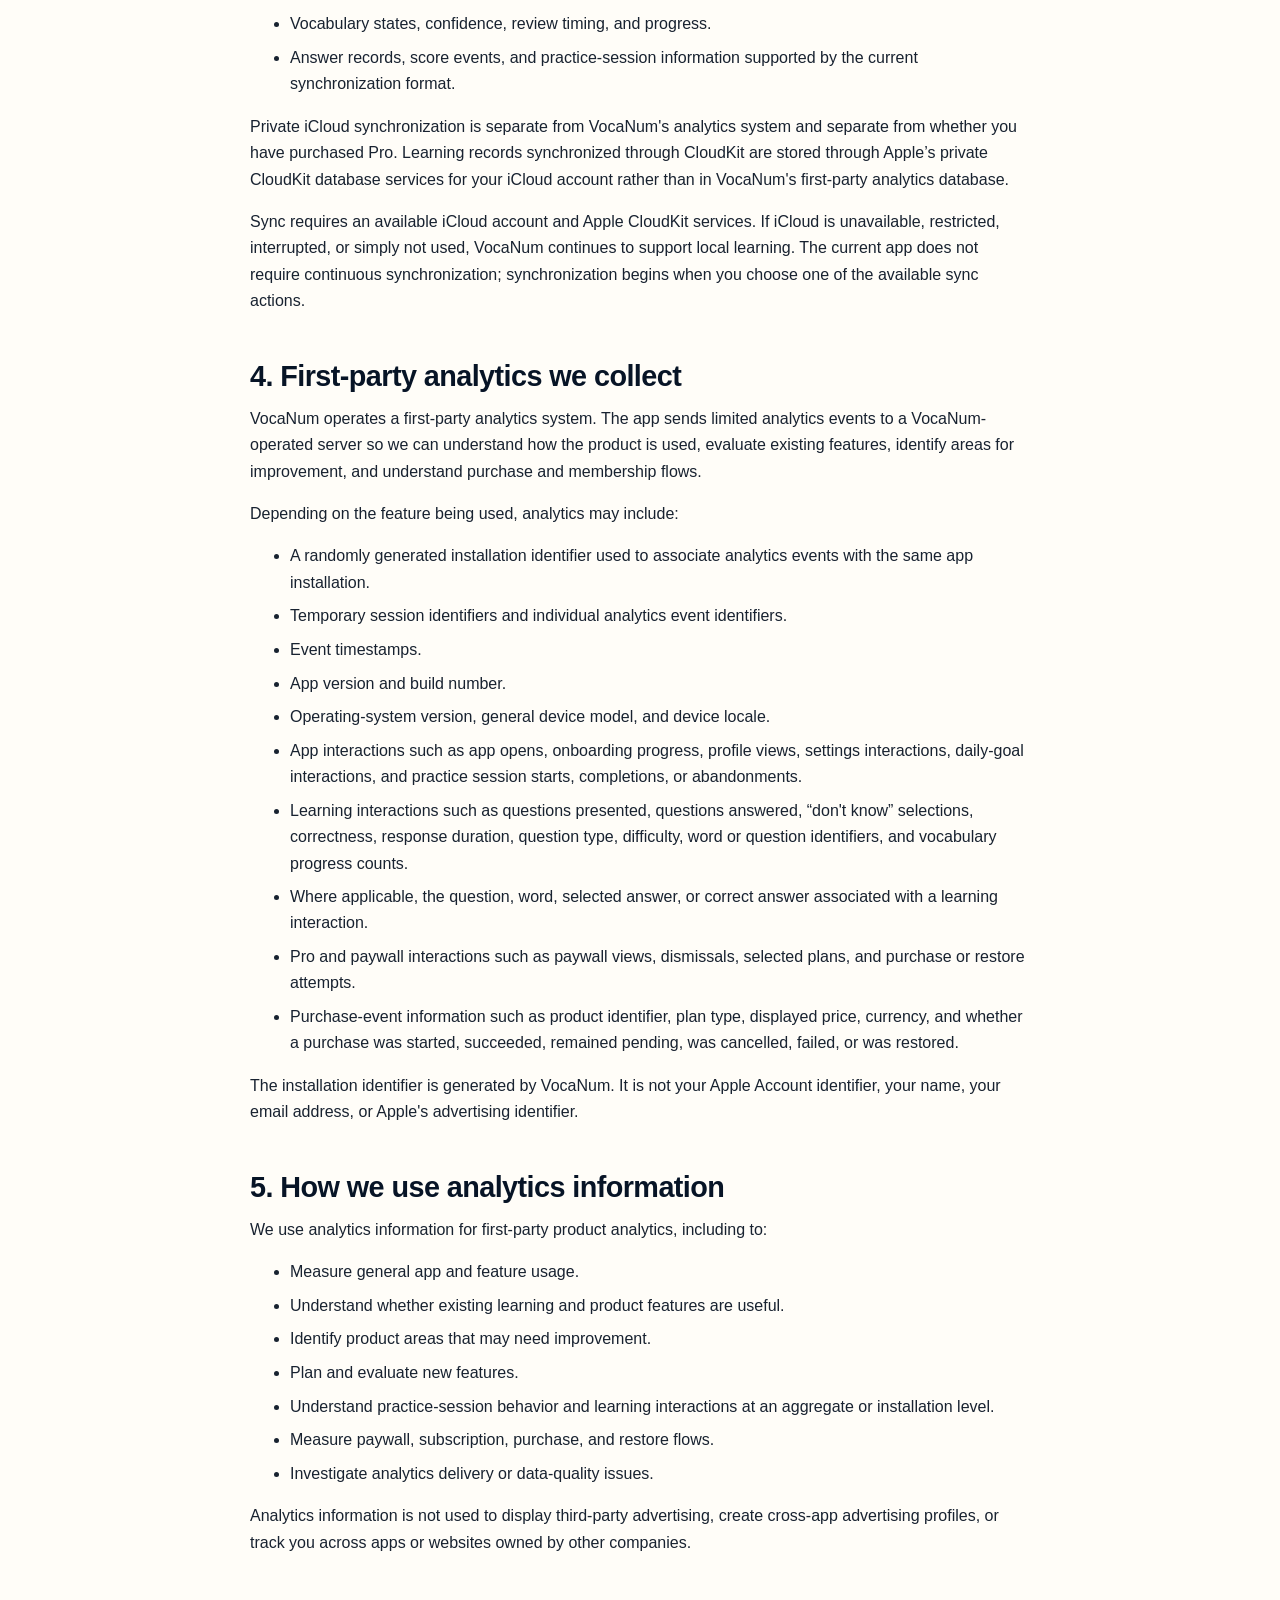
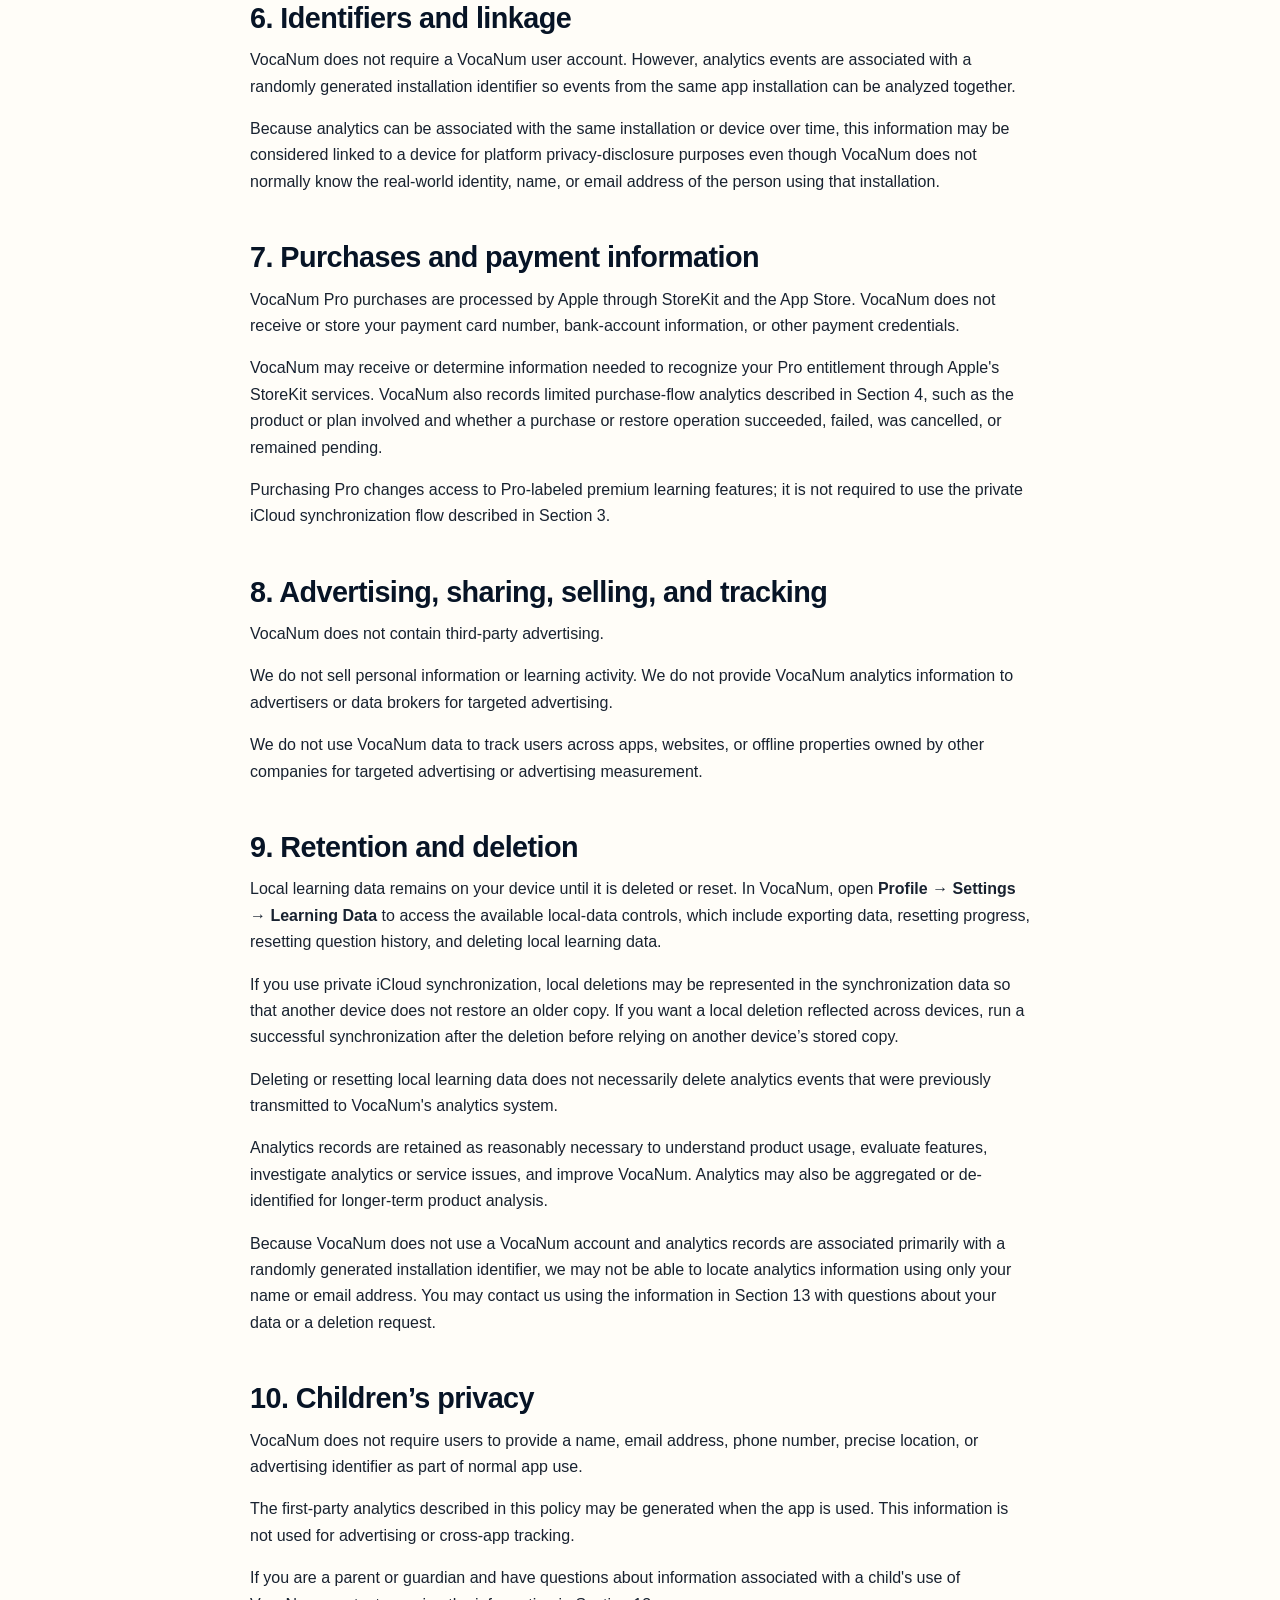
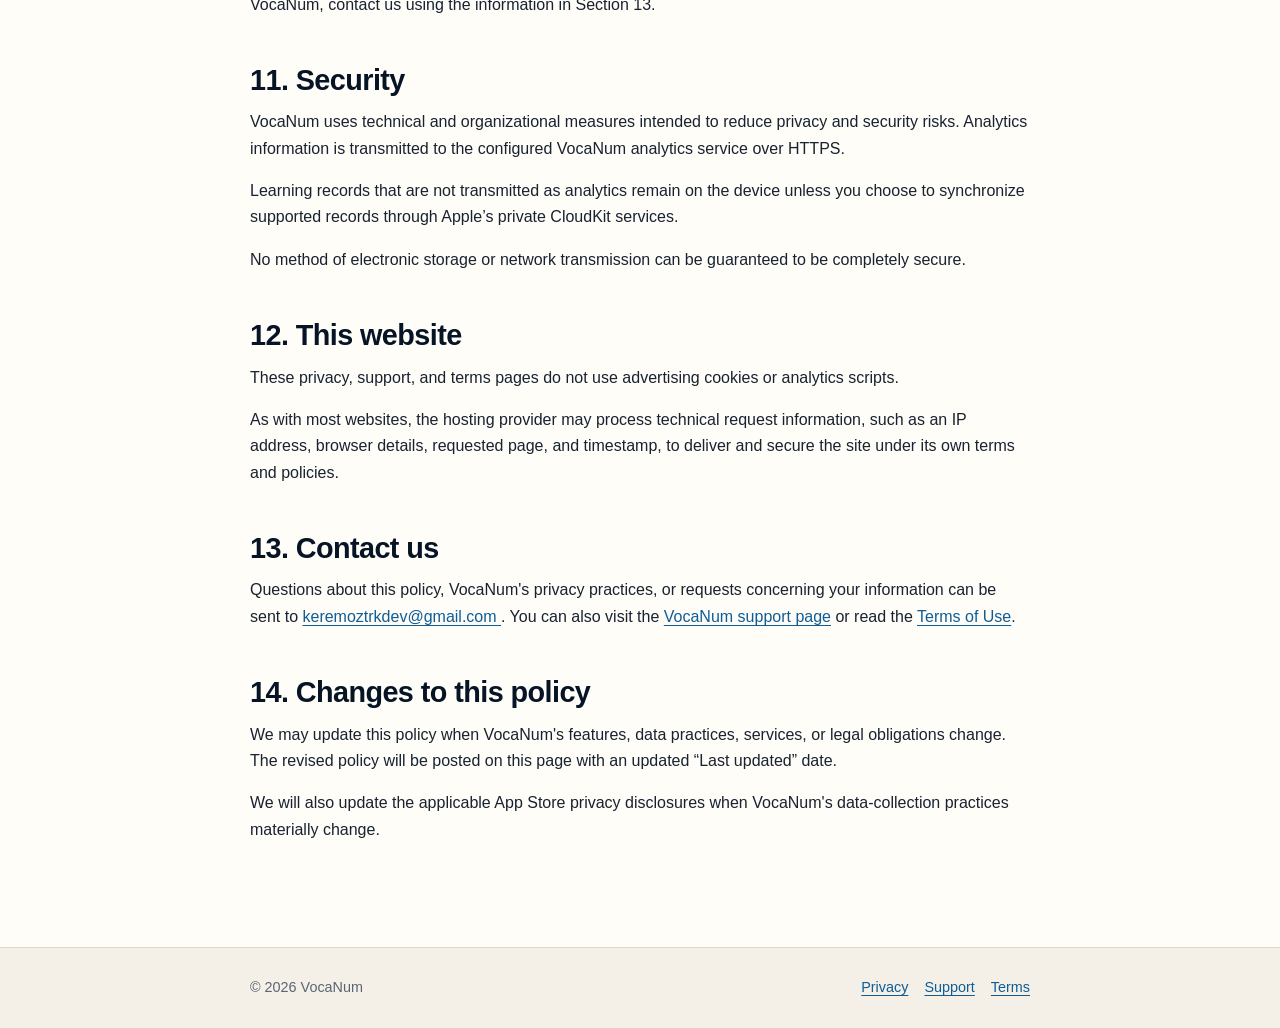
==== commit fb59a2ce: "Match privacy sync copy to synchronized record types" ====
--- a/site/privacy/index.html
+++ b/site/privacy/index.html
@@ -154,13 +154,12 @@
         <li>Your VocaNum profile and learning preferences.</li>
 
         <li>
-          Vocabulary states, confidence, review timing, progress, and related
-          learning metadata.
-        </li>
-
-        <li>
-          Answer records, score events, achievements, and practice-session
-          information supported by the current synchronization format.
+          Vocabulary states, confidence, review timing, and progress.
+        </li>
+
+        <li>
+          Answer records, score events, and practice-session information
+          supported by the current synchronization format.
         </li>
       </ul>
 
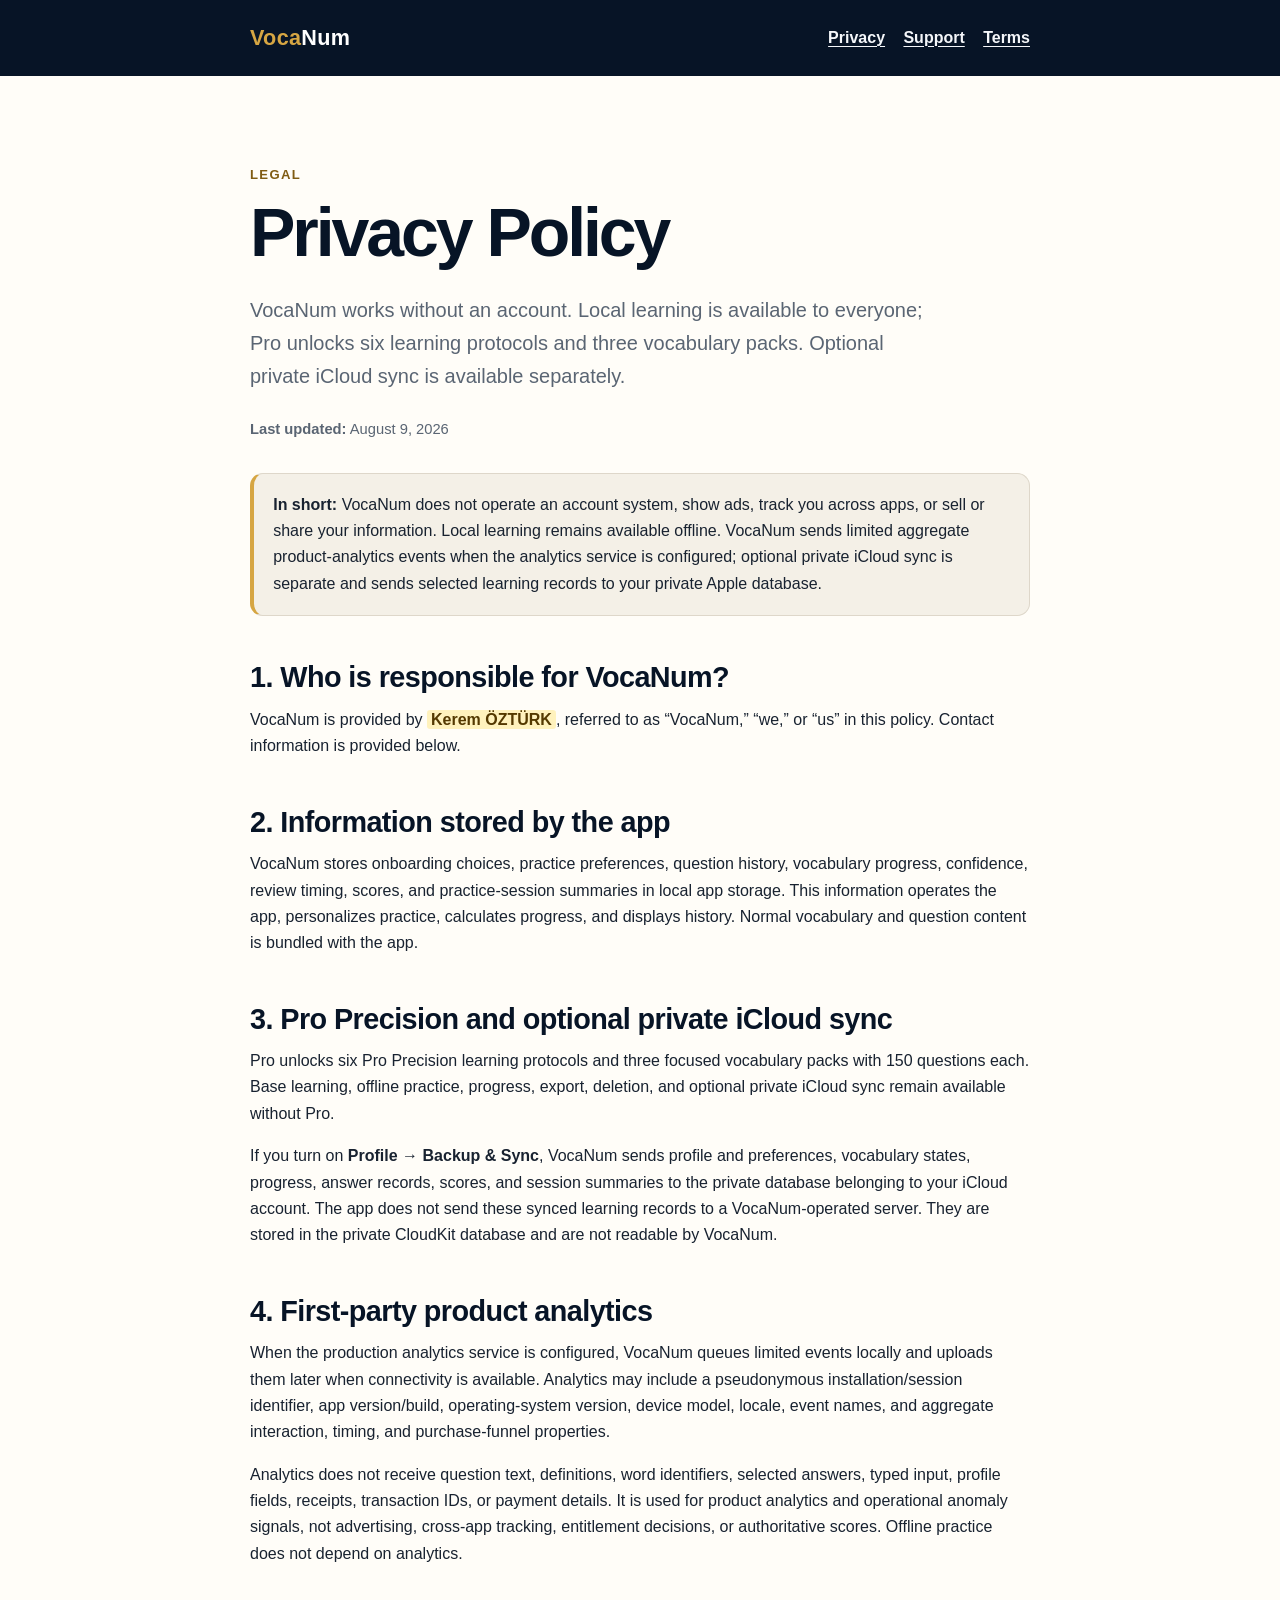
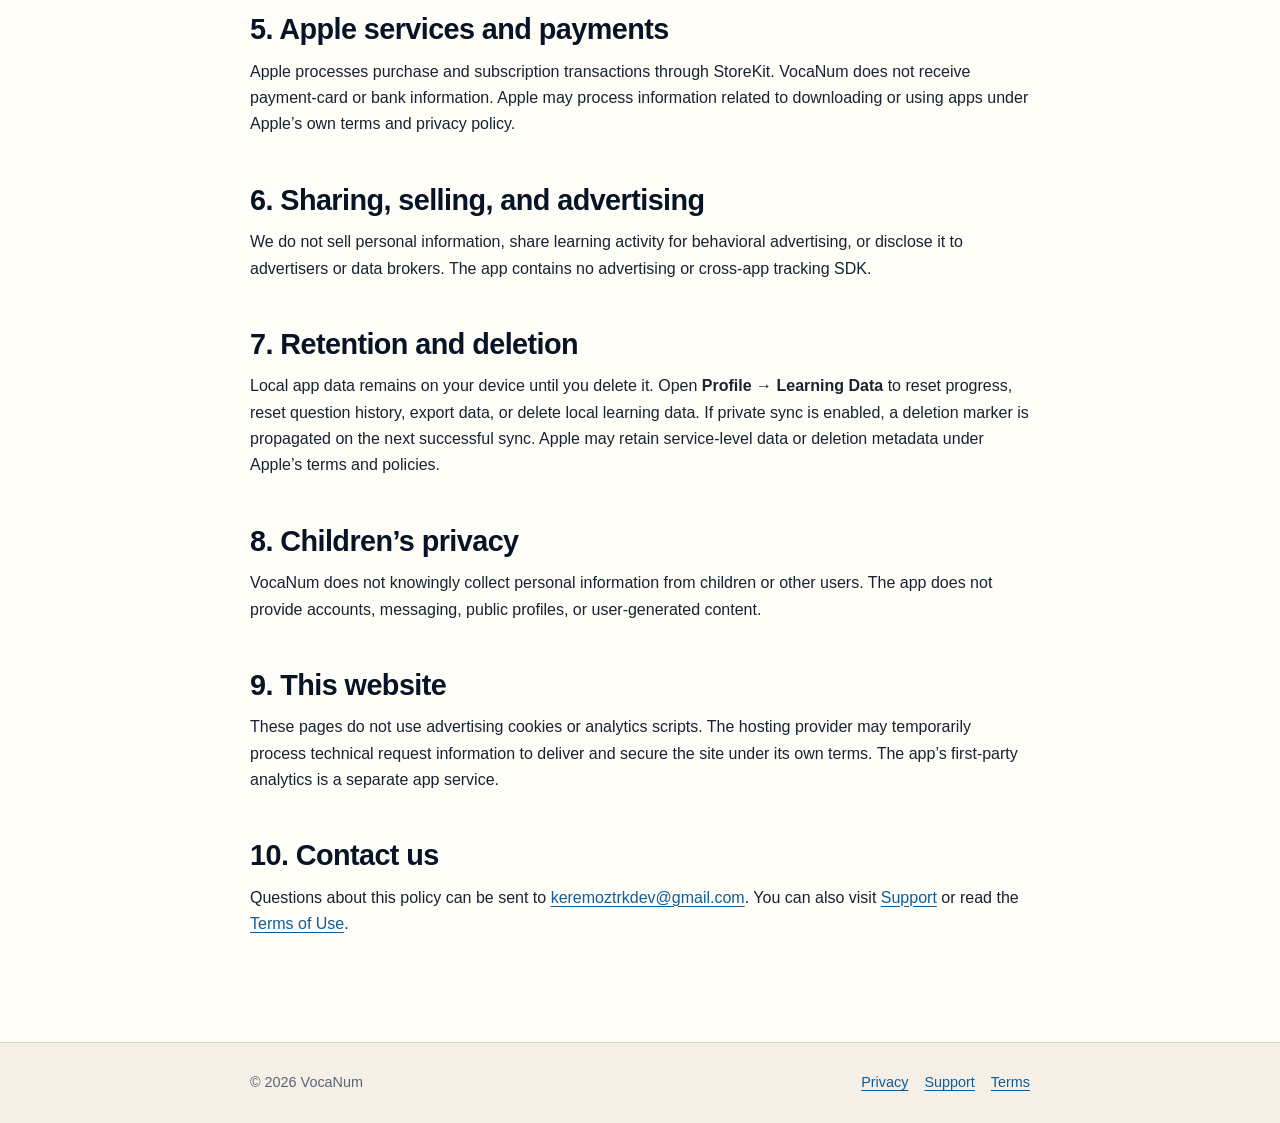
==== commit 863198a2: "Task3: update App Store support pages" ====
--- a/site/privacy/index.html
+++ b/site/privacy/index.html
@@ -1,507 +1,43 @@
 <!DOCTYPE html>
 <html lang="en">
 <head>
-  <meta charset="utf-8"/>
-  <meta name="viewport" content="width=device-width, initial-scale=1"/>
-  <link rel="stylesheet" href="../styles.css"/>
-
+  <meta charset="utf-8" />
+  <meta name="viewport" content="width=device-width, initial-scale=1" />
+  <link rel="stylesheet" href="../styles.css" />
   <title>Privacy Policy — VocaNum</title>
-
-  <meta
-    name="description"
-    content="Privacy Policy for the VocaNum iOS app, first-party analytics, purchases, and optional private iCloud sync."
-  />
-
-  <meta property="og:title" content="VocaNum"/>
-  <meta
-    property="og:description"
-    content="Privacy-first vocabulary learning with transparent first-party analytics."
-  />
-  <meta property="og:type" content="website"/>
-  <meta property="og:image" content="../og.png"/>
-  <meta property="og:image:width" content="1731"/>
-  <meta property="og:image:height" content="909"/>
-  <meta
-    property="og:image:alt"
-    content="VocaNum — vocabulary learning for iPhone."
-  />
-
-  <meta name="twitter:card" content="summary_large_image"/>
-  <meta name="twitter:title" content="VocaNum"/>
-  <meta
-    name="twitter:description"
-    content="Privacy-first vocabulary learning with transparent first-party analytics."
-  />
-  <meta name="twitter:image" content="../og.png"/>
-
-  <link rel="icon" href="../favicon.png"/>
-  <link rel="apple-touch-icon" href="../favicon.png"/>
+  <meta name="description" content="Privacy Policy for the VocaNum iOS app, first-party analytics, and optional private iCloud sync." />
+  <meta property="og:title" content="VocaNum" />
+  <meta property="og:description" content="Learn privately. Get help quickly." />
+  <meta property="og:type" content="website" />
+  <meta property="og:image" content="../og.png" />
+  <link rel="icon" href="../favicon.png" />
 </head>
-
 <body>
   <a class="skip-link" href="#main">Skip to content</a>
-
-  <header class="site-header">
-    <div class="header-inner">
-      <a class="brand" href="../"><span>Voca</span>Num</a>
-
-      <nav class="site-nav" aria-label="Main navigation">
-        <a href="../privacy/">Privacy</a>
-        <a href="../support/">Support</a>
-        <a href="../terms/">Terms</a>
-      </nav>
-    </div>
-  </header>
-
+  <header class="site-header"><div class="header-inner">
+    <a class="brand" href="../"><span>Voca</span>Num</a>
+    <nav class="site-nav" aria-label="Main navigation">
+      <a href="../privacy/">Privacy</a><a href="../support/">Support</a><a href="../terms/">Terms</a>
+    </nav>
+  </div></header>
   <main class="content legal-content" id="main">
     <p class="eyebrow">Legal</p>
+    <h1>Privacy Policy</h1>
+    <p class="lede">VocaNum works without an account. Local learning is available to everyone; Pro unlocks six learning protocols and three vocabulary packs. Optional private iCloud sync is available separately.</p>
+    <p class="updated"><strong>Last updated:</strong> August 9, 2026</p>
+    <aside class="notice" aria-label="Privacy summary"><p><strong>In short:</strong> VocaNum does not operate an account system, show ads, track you across apps, or sell or share your information. Local learning remains available offline. VocaNum sends limited aggregate product-analytics events when the analytics service is configured; optional private iCloud sync is separate and sends selected learning records to your private Apple database.</p></aside>
 
-    <h1>Privacy Policy</h1>
-
-    <p class="lede">
-      VocaNum works without a VocaNum account. Learning data is stored locally
-      on your device, optional private iCloud synchronization is available
-      without a Pro purchase when Apple iCloud services are available, and
-      VocaNum collects limited first-party analytics to understand how the app
-      is used and improve the product.
-    </p>
-
-    <p class="updated">
-      <strong>Last updated:</strong> August 21, 2026
-    </p>
-
-    <aside class="notice" aria-label="Privacy summary">
-      <p>
-        <strong>In short:</strong> VocaNum does not show third-party ads, sell
-        your information, or track you across apps or websites owned by other
-        companies. VocaNum collects limited app-usage, device, learning
-        interaction, and purchase-event analytics using a randomly generated
-        installation identifier. We do not require a VocaNum account and do not
-        collect your name, email address, phone number, payment card details, or
-        advertising identifier through normal app use. Private iCloud sync is
-        separate from Pro membership and is user-initiated in the app.
-      </p>
-    </aside>
-
-    <section>
-      <h2>1. Who is responsible for VocaNum?</h2>
-
-      <p>
-        VocaNum is provided by
-        <span class="placeholder">Kerem ÖZTÜRK</span>, referred to as
-        “VocaNum,” “we,” or “us” in this policy. Contact information is
-        provided in Section 13.
-      </p>
-    </section>
-
-    <section>
-      <h2>2. Information stored locally by the app</h2>
-
-      <p>
-        To provide learning, progress, and personalization features, VocaNum
-        stores information locally on your device. This may include:
-      </p>
-
-      <ul>
-        <li>
-          Onboarding choices, starting difficulty, daily goal, practice
-          preferences, and app settings.
-        </li>
-
-        <li>
-          Question history, including questions presented, selected answers or
-          “don’t know” choices, correctness, response times, and answer dates.
-        </li>
-
-        <li>
-          Vocabulary progress, confidence, known or forgotten status, review
-          timing, scores, achievements, and practice-session summaries.
-        </li>
-      </ul>
-
-      <p>
-        This local information is used to operate the app, personalize
-        practice, calculate progress, and display your learning history.
-        Vocabulary and question content required for normal use is bundled with
-        the app.
-      </p>
-
-      <p>
-        Some limited information about app usage and learning interactions is
-        also included in the first-party analytics described in Section 4.
-      </p>
-    </section>
-
-    <section>
-      <h2>3. Optional private iCloud synchronization</h2>
-
-      <p>
-        VocaNum includes optional synchronization through Apple CloudKit. This
-        synchronization is not restricted to Pro members. In the current app,
-        the user starts synchronization from
-        <strong>Settings → iCloud Sync</strong> by using actions such as
-        <strong>Sync Now</strong> or <strong>Restore from iCloud</strong> when
-        iCloud is available.
-      </p>
-
-      <p>
-        When you start a sync, VocaNum may synchronize supported learning data
-        through the private CloudKit database associated with your iCloud
-        account. This may include:
-      </p>
-
-      <ul>
-        <li>Your VocaNum profile and learning preferences.</li>
-
-        <li>
-          Vocabulary states, confidence, review timing, and progress.
-        </li>
-
-        <li>
-          Answer records, score events, and practice-session information
-          supported by the current synchronization format.
-        </li>
-      </ul>
-
-      <p>
-        Private iCloud synchronization is separate from VocaNum's analytics
-        system and separate from whether you have purchased Pro. Learning
-        records synchronized through CloudKit are stored through Apple’s private
-        CloudKit database services for your iCloud account rather than in
-        VocaNum's first-party analytics database.
-      </p>
-
-      <p>
-        Sync requires an available iCloud account and Apple CloudKit services.
-        If iCloud is unavailable, restricted, interrupted, or simply not used,
-        VocaNum continues to support local learning. The current app does not
-        require continuous synchronization; synchronization begins when you
-        choose one of the available sync actions.
-      </p>
-    </section>
-
-    <section>
-      <h2>4. First-party analytics we collect</h2>
-
-      <p>
-        VocaNum operates a first-party analytics system. The app sends limited
-        analytics events to a VocaNum-operated server so we can understand how
-        the product is used, evaluate existing features, identify areas for
-        improvement, and understand purchase and membership flows.
-      </p>
-
-      <p>
-        Depending on the feature being used, analytics may include:
-      </p>
-
-      <ul>
-        <li>
-          A randomly generated installation identifier used to associate
-          analytics events with the same app installation.
-        </li>
-
-        <li>
-          Temporary session identifiers and individual analytics event
-          identifiers.
-        </li>
-
-        <li>
-          Event timestamps.
-        </li>
-
-        <li>
-          App version and build number.
-        </li>
-
-        <li>
-          Operating-system version, general device model, and device locale.
-        </li>
-
-        <li>
-          App interactions such as app opens, onboarding progress, profile
-          views, settings interactions, daily-goal interactions, and practice
-          session starts, completions, or abandonments.
-        </li>
-
-        <li>
-          Learning interactions such as questions presented, questions
-          answered, “don't know” selections, correctness, response duration,
-          question type, difficulty, word or question identifiers, and
-          vocabulary progress counts.
-        </li>
-
-        <li>
-          Where applicable, the question, word, selected answer, or correct
-          answer associated with a learning interaction.
-        </li>
-
-        <li>
-          Pro and paywall interactions such as paywall views, dismissals,
-          selected plans, and purchase or restore attempts.
-        </li>
-
-        <li>
-          Purchase-event information such as product identifier, plan type,
-          displayed price, currency, and whether a purchase was started,
-          succeeded, remained pending, was cancelled, failed, or was restored.
-        </li>
-      </ul>
-
-      <p>
-        The installation identifier is generated by VocaNum. It is not your
-        Apple Account identifier, your name, your email address, or Apple's
-        advertising identifier.
-      </p>
-    </section>
-
-    <section>
-      <h2>5. How we use analytics information</h2>
-
-      <p>
-        We use analytics information for first-party product analytics,
-        including to:
-      </p>
-
-      <ul>
-        <li>Measure general app and feature usage.</li>
-
-        <li>
-          Understand whether existing learning and product features are useful.
-        </li>
-
-        <li>
-          Identify product areas that may need improvement.
-        </li>
-
-        <li>
-          Plan and evaluate new features.
-        </li>
-
-        <li>
-          Understand practice-session behavior and learning interactions at an
-          aggregate or installation level.
-        </li>
-
-        <li>
-          Measure paywall, subscription, purchase, and restore flows.
-        </li>
-
-        <li>
-          Investigate analytics delivery or data-quality issues.
-        </li>
-      </ul>
-
-      <p>
-        Analytics information is not used to display third-party advertising,
-        create cross-app advertising profiles, or track you across apps or
-        websites owned by other companies.
-      </p>
-    </section>
-
-    <section>
-      <h2>6. Identifiers and linkage</h2>
-
-      <p>
-        VocaNum does not require a VocaNum user account. However, analytics
-        events are associated with a randomly generated installation identifier
-        so events from the same app installation can be analyzed together.
-      </p>
-
-      <p>
-        Because analytics can be associated with the same installation or
-        device over time, this information may be considered linked to a device
-        for platform privacy-disclosure purposes even though VocaNum does not
-        normally know the real-world identity, name, or email address of the
-        person using that installation.
-      </p>
-    </section>
-
-    <section>
-      <h2>7. Purchases and payment information</h2>
-
-      <p>
-        VocaNum Pro purchases are processed by Apple through StoreKit and the
-        App Store. VocaNum does not receive or store your payment card number,
-        bank-account information, or other payment credentials.
-      </p>
-
-      <p>
-        VocaNum may receive or determine information needed to recognize your
-        Pro entitlement through Apple's StoreKit services. VocaNum also records
-        limited purchase-flow analytics described in Section 4, such as the
-        product or plan involved and whether a purchase or restore operation
-        succeeded, failed, was cancelled, or remained pending.
-      </p>
-
-      <p>
-        Purchasing Pro changes access to Pro-labeled premium learning features;
-        it is not required to use the private iCloud synchronization flow
-        described in Section 3.
-      </p>
-    </section>
-
-    <section>
-      <h2>8. Advertising, sharing, selling, and tracking</h2>
-
-      <p>
-        VocaNum does not contain third-party advertising.
-      </p>
-
-      <p>
-        We do not sell personal information or learning activity. We do not
-        provide VocaNum analytics information to advertisers or data brokers for
-        targeted advertising.
-      </p>
-
-      <p>
-        We do not use VocaNum data to track users across apps, websites, or
-        offline properties owned by other companies for targeted advertising or
-        advertising measurement.
-      </p>
-    </section>
-
-    <section>
-      <h2>9. Retention and deletion</h2>
-
-      <p>
-        Local learning data remains on your device until it is deleted or reset.
-        In VocaNum, open <strong>Profile → Settings → Learning Data</strong> to
-        access the available local-data controls, which include exporting data,
-        resetting progress, resetting question history, and deleting local
-        learning data.
-      </p>
-
-      <p>
-        If you use private iCloud synchronization, local deletions may be
-        represented in the synchronization data so that another device does not
-        restore an older copy. If you want a local deletion reflected across
-        devices, run a successful synchronization after the deletion before
-        relying on another device’s stored copy.
-      </p>
-
-      <p>
-        Deleting or resetting local learning data does not necessarily delete
-        analytics events that were previously transmitted to VocaNum's
-        analytics system.
-      </p>
-
-      <p>
-        Analytics records are retained as reasonably necessary to understand
-        product usage, evaluate features, investigate analytics or service
-        issues, and improve VocaNum. Analytics may also be aggregated or
-        de-identified for longer-term product analysis.
-      </p>
-
-      <p>
-        Because VocaNum does not use a VocaNum account and analytics records are
-        associated primarily with a randomly generated installation identifier,
-        we may not be able to locate analytics information using only your name
-        or email address. You may contact us using the information in Section 13
-        with questions about your data or a deletion request.
-      </p>
-    </section>
-
-    <section>
-      <h2>10. Children’s privacy</h2>
-
-      <p>
-        VocaNum does not require users to provide a name, email address, phone
-        number, precise location, or advertising identifier as part of normal
-        app use.
-      </p>
-
-      <p>
-        The first-party analytics described in this policy may be generated
-        when the app is used. This information is not used for advertising or
-        cross-app tracking.
-      </p>
-
-      <p>
-        If you are a parent or guardian and have questions about information
-        associated with a child's use of VocaNum, contact us using the
-        information in Section 13.
-      </p>
-    </section>
-
-    <section>
-      <h2>11. Security</h2>
-
-      <p>
-        VocaNum uses technical and organizational measures intended to reduce
-        privacy and security risks. Analytics information is transmitted to the
-        configured VocaNum analytics service over HTTPS.
-      </p>
-
-      <p>
-        Learning records that are not transmitted as analytics remain on the
-        device unless you choose to synchronize supported records through
-        Apple’s private CloudKit services.
-      </p>
-
-      <p>
-        No method of electronic storage or network transmission can be
-        guaranteed to be completely secure.
-      </p>
-    </section>
-
-    <section>
-      <h2>12. This website</h2>
-
-      <p>
-        These privacy, support, and terms pages do not use advertising cookies
-        or analytics scripts.
-      </p>
-
-      <p>
-        As with most websites, the hosting provider may process technical
-        request information, such as an IP address, browser details, requested
-        page, and timestamp, to deliver and secure the site under its own terms
-        and policies.
-      </p>
-    </section>
-
-    <section>
-      <h2>13. Contact us</h2>
-
-      <p>
-        Questions about this policy, VocaNum's privacy practices, or requests
-        concerning your information can be sent to
-        <a href="mailto:keremoztrkdev@gmail.com">
-          keremoztrkdev@gmail.com
-        </a>.
-        You can also visit the
-        <a href="../support/">VocaNum support page</a>
-        or read the
-        <a href="../terms/">Terms of Use</a>.
-      </p>
-    </section>
-
-    <section>
-      <h2>14. Changes to this policy</h2>
-
-      <p>
-        We may update this policy when VocaNum's features, data practices,
-        services, or legal obligations change. The revised policy will be
-        posted on this page with an updated “Last updated” date.
-      </p>
-
-      <p>
-        We will also update the applicable App Store privacy disclosures when
-        VocaNum's data-collection practices materially change.
-      </p>
-    </section>
+    <section><h2>1. Who is responsible for VocaNum?</h2><p>VocaNum is provided by <span class="placeholder">Kerem ÖZTÜRK</span>, referred to as “VocaNum,” “we,” or “us” in this policy. Contact information is provided below.</p></section>
+    <section><h2>2. Information stored by the app</h2><p>VocaNum stores onboarding choices, practice preferences, question history, vocabulary progress, confidence, review timing, scores, and practice-session summaries in local app storage. This information operates the app, personalizes practice, calculates progress, and displays history. Normal vocabulary and question content is bundled with the app.</p></section>
+    <section><h2>3. Pro Precision and optional private iCloud sync</h2><p>Pro unlocks six Pro Precision learning protocols and three focused vocabulary packs with 150 questions each. Base learning, offline practice, progress, export, deletion, and optional private iCloud sync remain available without Pro.</p><p>If you turn on <strong>Profile → Backup &amp; Sync</strong>, VocaNum sends profile and preferences, vocabulary states, progress, answer records, scores, and session summaries to the private database belonging to your iCloud account. The app does not send these synced learning records to a VocaNum-operated server. They are stored in the private CloudKit database and are not readable by VocaNum.</p></section>
+    <section><h2>4. First-party product analytics</h2><p>When the production analytics service is configured, VocaNum queues limited events locally and uploads them later when connectivity is available. Analytics may include a pseudonymous installation/session identifier, app version/build, operating-system version, device model, locale, event names, and aggregate interaction, timing, and purchase-funnel properties.</p><p>Analytics does not receive question text, definitions, word identifiers, selected answers, typed input, profile fields, receipts, transaction IDs, or payment details. It is used for product analytics and operational anomaly signals, not advertising, cross-app tracking, entitlement decisions, or authoritative scores. Offline practice does not depend on analytics.</p></section>
+    <section><h2>5. Apple services and payments</h2><p>Apple processes purchase and subscription transactions through StoreKit. VocaNum does not receive payment-card or bank information. Apple may process information related to downloading or using apps under Apple’s own terms and privacy policy.</p></section>
+    <section><h2>6. Sharing, selling, and advertising</h2><p>We do not sell personal information, share learning activity for behavioral advertising, or disclose it to advertisers or data brokers. The app contains no advertising or cross-app tracking SDK.</p></section>
+    <section><h2>7. Retention and deletion</h2><p>Local app data remains on your device until you delete it. Open <strong>Profile → Learning Data</strong> to reset progress, reset question history, export data, or delete local learning data. If private sync is enabled, a deletion marker is propagated on the next successful sync. Apple may retain service-level data or deletion metadata under Apple’s terms and policies.</p></section>
+    <section><h2>8. Children’s privacy</h2><p>VocaNum does not knowingly collect personal information from children or other users. The app does not provide accounts, messaging, public profiles, or user-generated content.</p></section>
+    <section><h2>9. This website</h2><p>These pages do not use advertising cookies or analytics scripts. The hosting provider may temporarily process technical request information to deliver and secure the site under its own terms. The app’s first-party analytics is a separate app service.</p></section>
+    <section><h2>10. Contact us</h2><p>Questions about this policy can be sent to <a href="mailto:keremoztrkdev@gmail.com">keremoztrkdev@gmail.com</a>. You can also visit <a href="../support/">Support</a> or read the <a href="../terms/">Terms of Use</a>.</p></section>
   </main>
-
-  <footer class="site-footer">
-    <div class="footer-inner">
-      <p>© 2026 VocaNum</p>
-
-      <nav aria-label="Footer navigation">
-        <a href="../privacy/">Privacy</a>
-        <a href="../support/">Support</a>
-        <a href="../terms/">Terms</a>
-      </nav>
-    </div>
-  </footer>
+  <footer class="site-footer"><div class="footer-inner"><p>© 2026 VocaNum</p><nav aria-label="Footer navigation"><a href="../privacy/">Privacy</a><a href="../support/">Support</a><a href="../terms/">Terms</a></nav></div></footer>
 </body>
 </html>
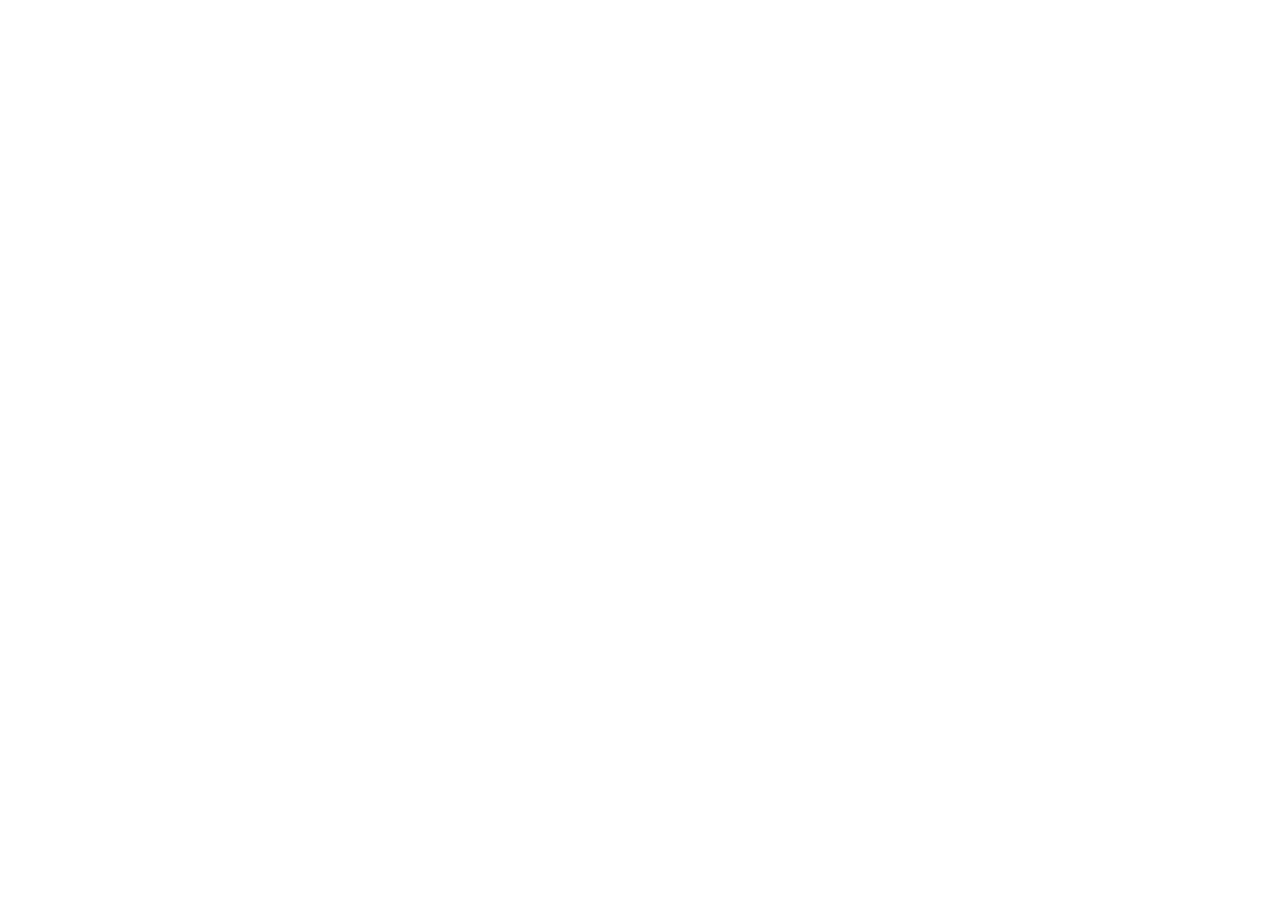
==== commit 8e99489c: "fix(pages): privacy bağlantısını doğrudan geçerli sayfadan yönlendir" ====
--- a/site/privacy/index.html
+++ b/site/privacy/index.html
@@ -1,43 +1,15 @@
-<!DOCTYPE html>
+<!doctype html>
 <html lang="en">
 <head>
-  <meta charset="utf-8" />
-  <meta name="viewport" content="width=device-width, initial-scale=1" />
-  <link rel="stylesheet" href="../styles.css" />
-  <title>Privacy Policy — VocaNum</title>
-  <meta name="description" content="Privacy Policy for the VocaNum iOS app, first-party analytics, and optional private iCloud sync." />
-  <meta property="og:title" content="VocaNum" />
-  <meta property="og:description" content="Learn privately. Get help quickly." />
-  <meta property="og:type" content="website" />
-  <meta property="og:image" content="../og.png" />
-  <link rel="icon" href="../favicon.png" />
+  <meta charset="utf-8">
+  <meta name="robots" content="noindex">
+  <meta name="viewport" content="width=device-width, initial-scale=1">
+  <meta http-equiv="refresh" content="0;url=https://vocanum.onkedi.com/privacy">
+  <title>Redirecting to VocaNum privacy…</title>
+  <link rel="canonical" href="https://vocanum.onkedi.com/privacy">
+  <script>location.replace("https://vocanum.onkedi.com/privacy"+location.search+location.hash)</script>
 </head>
 <body>
-  <a class="skip-link" href="#main">Skip to content</a>
-  <header class="site-header"><div class="header-inner">
-    <a class="brand" href="../"><span>Voca</span>Num</a>
-    <nav class="site-nav" aria-label="Main navigation">
-      <a href="../privacy/">Privacy</a><a href="../support/">Support</a><a href="../terms/">Terms</a>
-    </nav>
-  </div></header>
-  <main class="content legal-content" id="main">
-    <p class="eyebrow">Legal</p>
-    <h1>Privacy Policy</h1>
-    <p class="lede">VocaNum works without an account. Local learning is available to everyone; Pro unlocks six learning protocols and three vocabulary packs. Optional private iCloud sync is available separately.</p>
-    <p class="updated"><strong>Last updated:</strong> August 9, 2026</p>
-    <aside class="notice" aria-label="Privacy summary"><p><strong>In short:</strong> VocaNum does not operate an account system, show ads, track you across apps, or sell or share your information. Local learning remains available offline. VocaNum sends limited aggregate product-analytics events when the analytics service is configured; optional private iCloud sync is separate and sends selected learning records to your private Apple database.</p></aside>
-
-    <section><h2>1. Who is responsible for VocaNum?</h2><p>VocaNum is provided by <span class="placeholder">Kerem ÖZTÜRK</span>, referred to as “VocaNum,” “we,” or “us” in this policy. Contact information is provided below.</p></section>
-    <section><h2>2. Information stored by the app</h2><p>VocaNum stores onboarding choices, practice preferences, question history, vocabulary progress, confidence, review timing, scores, and practice-session summaries in local app storage. This information operates the app, personalizes practice, calculates progress, and displays history. Normal vocabulary and question content is bundled with the app.</p></section>
-    <section><h2>3. Pro Precision and optional private iCloud sync</h2><p>Pro unlocks six Pro Precision learning protocols and three focused vocabulary packs with 150 questions each. Base learning, offline practice, progress, export, deletion, and optional private iCloud sync remain available without Pro.</p><p>If you turn on <strong>Profile → Backup &amp; Sync</strong>, VocaNum sends profile and preferences, vocabulary states, progress, answer records, scores, and session summaries to the private database belonging to your iCloud account. The app does not send these synced learning records to a VocaNum-operated server. They are stored in the private CloudKit database and are not readable by VocaNum.</p></section>
-    <section><h2>4. First-party product analytics</h2><p>When the production analytics service is configured, VocaNum queues limited events locally and uploads them later when connectivity is available. Analytics may include a pseudonymous installation/session identifier, app version/build, operating-system version, device model, locale, event names, and aggregate interaction, timing, and purchase-funnel properties.</p><p>Analytics does not receive question text, definitions, word identifiers, selected answers, typed input, profile fields, receipts, transaction IDs, or payment details. It is used for product analytics and operational anomaly signals, not advertising, cross-app tracking, entitlement decisions, or authoritative scores. Offline practice does not depend on analytics.</p></section>
-    <section><h2>5. Apple services and payments</h2><p>Apple processes purchase and subscription transactions through StoreKit. VocaNum does not receive payment-card or bank information. Apple may process information related to downloading or using apps under Apple’s own terms and privacy policy.</p></section>
-    <section><h2>6. Sharing, selling, and advertising</h2><p>We do not sell personal information, share learning activity for behavioral advertising, or disclose it to advertisers or data brokers. The app contains no advertising or cross-app tracking SDK.</p></section>
-    <section><h2>7. Retention and deletion</h2><p>Local app data remains on your device until you delete it. Open <strong>Profile → Learning Data</strong> to reset progress, reset question history, export data, or delete local learning data. If private sync is enabled, a deletion marker is propagated on the next successful sync. Apple may retain service-level data or deletion metadata under Apple’s terms and policies.</p></section>
-    <section><h2>8. Children’s privacy</h2><p>VocaNum does not knowingly collect personal information from children or other users. The app does not provide accounts, messaging, public profiles, or user-generated content.</p></section>
-    <section><h2>9. This website</h2><p>These pages do not use advertising cookies or analytics scripts. The hosting provider may temporarily process technical request information to deliver and secure the site under its own terms. The app’s first-party analytics is a separate app service.</p></section>
-    <section><h2>10. Contact us</h2><p>Questions about this policy can be sent to <a href="mailto:keremoztrkdev@gmail.com">keremoztrkdev@gmail.com</a>. You can also visit <a href="../support/">Support</a> or read the <a href="../terms/">Terms of Use</a>.</p></section>
-  </main>
-  <footer class="site-footer"><div class="footer-inner"><p>© 2026 VocaNum</p><nav aria-label="Footer navigation"><a href="../privacy/">Privacy</a><a href="../support/">Support</a><a href="../terms/">Terms</a></nav></div></footer>
+  <p>VocaNum privacy has moved. <a href="https://vocanum.onkedi.com/privacy">Continue to the VocaNum privacy page</a>.</p>
 </body>
 </html>
